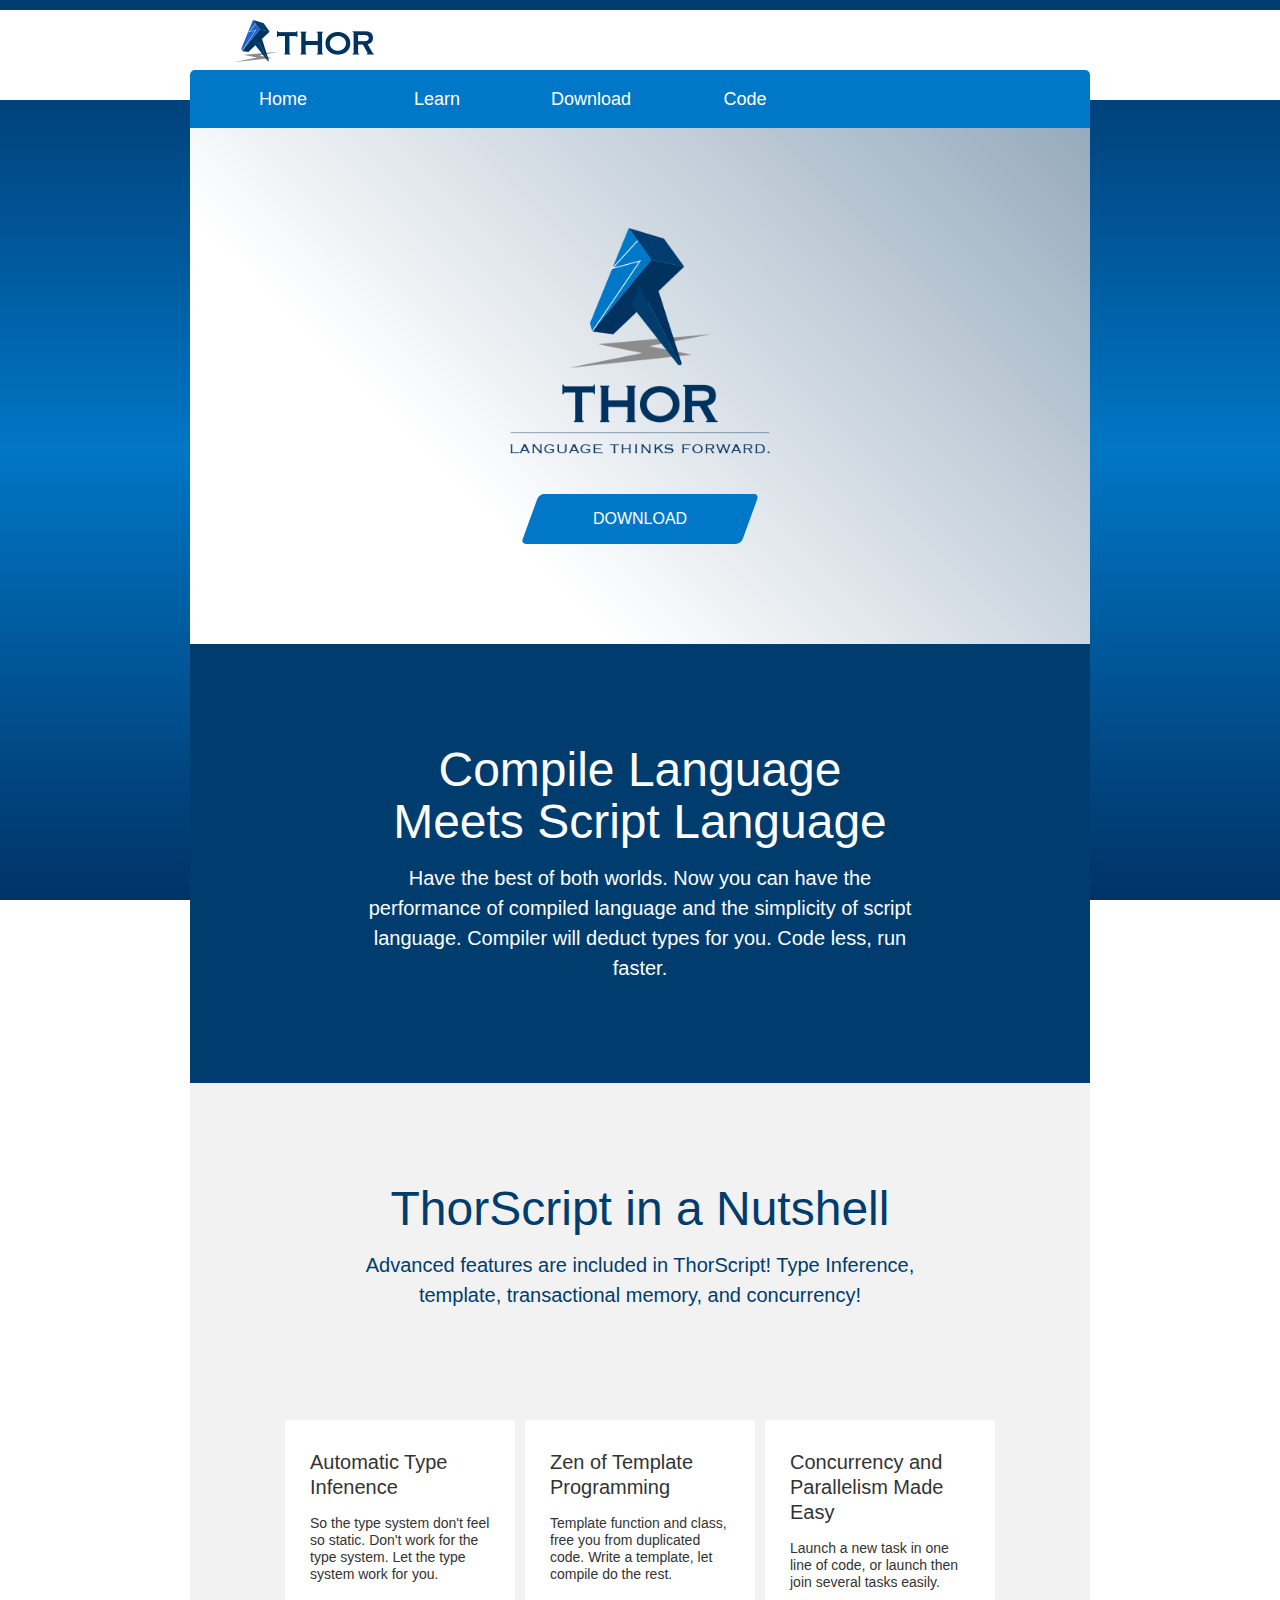
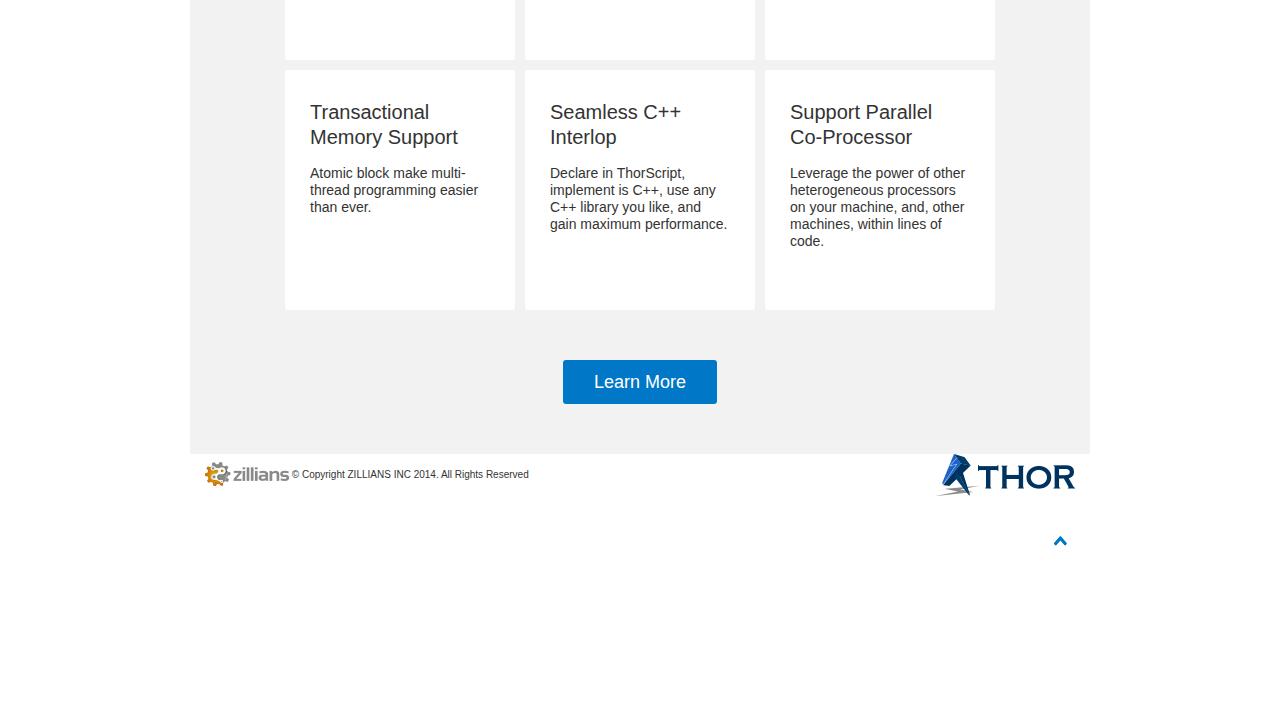
==== index.html @ b98757ba "add top-strip and padding" ====
<!DOCTYPE html>
<html data-wf-site="52fb3b590998ff795100053b">
<head>
  <meta charset="utf-8">
  <title>ThorScript Programming Language</title>
  <meta name="viewport" content="width=device-width, initial-scale=1.0">
  <!-- Bootstrap -->
  <link href="css/bootstrap.css" rel="stylesheet" media="screen">
  <link href="css/webflow.css" rel="stylesheet" media="screen">
  <script>
    var selected_feature_id = -1;
    function fon(i) {
      feature_block_list = [
        feature_0, feature_1, feature_2,
        feature_3, feature_4, feature_5
      ];
      feature_detail_list = [
        sec_feature_detail_0, sec_feature_detail_1, sec_feature_detail_2,
        sec_feature_detail_3, sec_feature_detail_4, sec_feature_detail_5
      ];
      selected_feature_id = selected_feature_id == i ? -1 : i;
      for(var i = 0; i < 6; ++i) {
        feature_detail_list[i].style.display = (selected_feature_id == i ? "" : "none");
        feature_block_list[i].className = (selected_feature_id == i ? "feature-block-expanded" : "feature-block");
      }
    }
    window.onload = function() {
      fon(-1);
    }
  </script>
</head>

<body>
  <div class="head-strip1 xs-fixed-top"> </div>
  <div class="head-strip2"> </div>
  <div class="container-fluid max-900">

    <!-- head ======================================================== -->

    <div class="hidden-xs section-head">
      <a href="index.html" class="logo-div">
        <img src="images/thorlogo.png"/>
      </a>
    </div>

    <!-- nav ======================================================== -->

    <div class="row">
      <nav class="navbar navbar-default xs-border-white xs-round-0 xs-navbar-fix-top-10" role="navigation">
        <div class="col-12">
          <!-- Brand and toggle get grouped for better mobile display -->
          <div class="navbar-header">
            <button type="button" class="navbar-toggle" data-toggle="collapse" data-target="#bs-example-navbar-collapse-1">
              <span class="sr-only">Toggle navigation</span>
              <span class="icon-bar"></span>
              <span class="icon-bar"></span>
              <span class="icon-bar"></span>
            </button>
            <div class="visible-xs">
              <a class="navbar-brand" href="#">
                <img src="images/thorlogo.png"/>
              </a>
            </div>
          </div>

          <!-- Collect the nav links, forms, and other content for toggling -->
          <div class="collapse navbar-collapse" id="bs-example-navbar-collapse-1">
            <ul class="nav navbar-nav">
              <li class="active"><a href="#">Home</a></li>
              <li><a href="learn.html"   >Learn</a></li>
              <li><a href="download.html">Download</a></li>
              <li><a href="code.html"    >Code</a></li>
            </ul>
          </div><!-- /.navbar-collapse -->
        </div><!-- /.container-fluid -->
      </nav>
    </div>

    <!-- download & coding ======================================================== -->

    <a name="download"/>

    <div class="row section-online-compile">

      <div class="col-xs-12">
        <div class="row-fluid">
          <div class="col-sm-4 hidden-xs"> </div>
          <div class="col-sm-4 col-xs-12 text-center">
            <img src="images/thor.png">
          </div>
          <div class="col-sm-4 hidden-xs"> </div>
        </div>
      </div>

      <div class="col-sm-12 hidden-xs">
        <div class="row-fluid">
          <div class="col-sm-4"> </div>
          <div class="col-sm-4">
            <a href="download.html">
              <div class="btn-download center-block">
                <div class="text-download">
                  DOWNLOAD
                </div>
              </div>
            </a>
          </div>
          <div class="col-sm-4"> </div>
        </div>
      </div>
    </div>

    <!-- don't know what is that ======================================================== -->

    <div class="row section-dont-know">
      <div class="col-sm-2 hidden-xs"></div>
      <div class="col-sm-8 col-xs-12">
        <div class="dont-know-text-large">
          Compile Language<br/>
          Meets Script Language
        </div>
        <div class="dont-know-text-small">
          Have the best of both worlds. Now you can have the performance of
          compiled language and the simplicity of script language. Compiler will
          deduct types for you. Code less, run faster.
        </div>
      </div>
      <div class="col-sm-2 hidden-xs"></div>
    </div>

    <!-- feature grid title ======================================================== -->

    <div class="row section-feature-title">
      <div class="col-sm-2 hidden-xs"></div>
      <div class="col-sm-8 col-xs-12">
        <div class="nutshell-text">
          <div class="nutshell-text-large">
            ThorScript in a Nutshell
          </div>
          <div class="nutshell-text-small">
            Advanced features are included in ThorScript! Type Inference,
            template, transactional memory, and concurrency!
          </div>
        </div>
      </div>
      <div class="col-sm-2 hidden-xs"></div>
    </div>

    <div class="row visible-xs padding-5">
      <div class="panel-group" id="accordion">
        <!-- small feature blocks 0 -->
        <div class="panel panel-default">
          <div class="panel-heading feature-block-sm">
            <h4 class="panel-title">
              <a data-toggle="collapse" data-parent="#accordion" href="#collapseOne">
                <div class=" width-80">
                  <div class="feature-block-text-large-sm">
                    Automatic Type Infenence
                  </div>
                  <div class="feature-block-text-small">
                    So the type system don't feel so static. Don't work for the type
                    system. Let the type system work for you.
                  </div>
                </div>
              </a>
            </h4>
          </div>
          <div id="collapseOne" class="panel-collapse collapse in">
            <div class="panel-body">
              <div class="feature-detail-block-sm">
                <div class="feature-detail-title">
                  Automatic Type Infenence
                </div>
                <div class="feature-detail-detail">
                  Write like script, perform like compiled. ThorScript statically infers
                  all type for you. Minimize the typing, and maxize the performance.
                </div>
                <div class="thorscript-code-block-sm"><ol class="thorscript-code-ol">
                  <li><b><font color="ffffb6">function</font></b>&nbsp;<font color="f0bba8">foo</font><font color="88bb33">()</font>&nbsp;<font color="88bb33">{</font></li>
                  <li>&nbsp;&nbsp;&nbsp;&nbsp;<b><font color="ffffb6">return</font></b>&nbsp;<font color="ff73fd">3.14</font><font color="cc0000">;</font></li>
                  <li><font color="88bb33">}</font></li>
                  <li></li>
                  <li><b><font color="ffffb6">function</font></b>&nbsp;<font color="a8f0be">bar</font><font color="88bb33">()</font>&nbsp;<font color="88bb33">{</font></li>
                  <li>&nbsp;&nbsp;&nbsp;&nbsp;<b><font color="ffffb6">var</font></b>&nbsp;<font color="a8e6f0">a</font>&nbsp;<font color="cc0000">=</font>&nbsp;<font color="f0bba8">foo</font><font color="88bb33">()</font><font color="cc0000">;</font>&nbsp;&nbsp;<font color="666666">//&nbsp;a&nbsp;is&nbsp;float64</font></li>
                  <li><font color="88bb33">}</font></li>
                </ol></div>
              </div>
            </div>
          </div>
        </div>
        <!-- small feature blocks 1 -->
        <div class="panel panel-default">
          <div class="panel-heading">
            <h4 class="panel-title">
              <a data-toggle="collapse" data-parent="#accordion" href="#collapseTwo">
                <div class="width-80">
                  <div class="feature-block-text-large-sm">
                    Zen of Template Programming
                  </div>
                  <div class="feature-block-text-small">
                    Template function and class, free you from duplicated code. Write a
                    template, let compile do the rest.
                  </div>
                </div>
              </a>
            </h4>
          </div>
          <div id="collapseTwo" class="panel-collapse collapse">
            <div class="panel-body">
              <div class="feature-detail-block-sm">
                <div class="feature-detail-title">
                  Zen of Template Programming
                </div>
                <div class="feature-detail-detail">
                  Write once, use everywhere. Both function and class. Template give
                  you the power from full generalization to partial specialization.
                </div>
                <div class="thorscript-code-block-sm"><ol class="thorscript-code-ol">
                    <li><b><font color="ffffb6">function</font></b><font color="cc0000">&lt;</font><font color="99cc99">T</font><font color="cc0000">&gt;</font>&nbsp;<font color="f0b4a8">max</font><font color="88bb33">(</font><font color="a8e6f0">a</font><font color="cc0000">:</font><font color="99cc99">T</font><font color="cc0000">,</font>&nbsp;<font color="f0a8cf">b</font><font color="cc0000">:</font><font color="99cc99">T</font><font color="88bb33">)</font>&nbsp;<font color="99cc99">T</font>&nbsp;<font color="88bb33">{</font></li>
                    <li>&nbsp;&nbsp;&nbsp;&nbsp;<b><font color="ffffb6">return</font></b>&nbsp;<font color="a8e6f0">a</font>&nbsp;<font color="cc0000">&gt;</font>&nbsp;<font color="f0a8cf">b</font>&nbsp;<font color="cc0000">?</font>&nbsp;<font color="a8e6f0">a</font>&nbsp;<font color="cc0000">:</font>&nbsp;<font color="f0a8cf">b</font><font color="cc0000">;</font></li>
                    <li><font color="88bb33">}</font></li>
                    <li></li>
                    <li><b><font color="ffff00">@entry</font></b>&nbsp;<b><font color="ffffb6">task</font></b>&nbsp;<font color="b5a8f0">main</font><font color="88bb33">()</font>&nbsp;<font color="88bb33">{</font></li>
                    <li>&nbsp;&nbsp;&nbsp;&nbsp;<font color="f0d4a8">println</font><font color="88bb33">(</font><font color="f0b4a8">max</font><font color="88bb33">(</font><font color="ff73fd">2</font><font color="cc0000">,</font>&nbsp;<font color="ff73fd">3</font><font color="88bb33">))</font><font color="cc0000">;</font>&nbsp;&nbsp;&nbsp;&nbsp;&nbsp;&nbsp;&nbsp;&nbsp;&nbsp;&nbsp;&nbsp;&nbsp;&nbsp;<font color="666666">//&nbsp;3</font></li>
                    <li>&nbsp;&nbsp;&nbsp;&nbsp;<font color="f0d4a8">println</font><font color="88bb33">(</font><font color="f0b4a8">max</font><font color="88bb33">(</font><font color="ff73fd">2.71828</font><font color="cc0000">,</font>&nbsp;<font color="ff73fd">3.14159</font><font color="88bb33">))</font><font color="cc0000">;</font>&nbsp;<font color="666666">//&nbsp;3.14</font></li>
                    <li>&nbsp;&nbsp;&nbsp;&nbsp;<font color="f0d4a8">println</font><font color="88bb33">(</font><font color="f0b4a8">max</font><font color="88bb33">(</font><font color="a8ff60">&quot;Ada&quot;</font><font color="cc0000">,</font>&nbsp;<font color="a8ff60">&quot;Bob&quot;</font><font color="88bb33">))</font><font color="cc0000">;</font>&nbsp;&nbsp;&nbsp;&nbsp;&nbsp;<font color="666666">//&nbsp;&quot;Bob&quot;</font></li>
                    <li>&nbsp;&nbsp;&nbsp;&nbsp;<font color="f0a8e2">exit</font><font color="88bb33">(</font><font color="ff73fd">0</font><font color="88bb33">)</font><font color="cc0000">;</font></li>
                    <li><font color="88bb33">}</font></li>
                </ol></div>
              </div>
            </div>
          </div>
        </div>
        <!-- small feature blocks 2 -->
        <div class="panel panel-default">
          <div class="panel-heading">
            <h4 class="panel-title">
              <a data-toggle="collapse" data-parent="#accordion" href="#collapseThree">
                <div class="width-80">
                  <div class="feature-block-text-large-sm">
                    Concurrency and Parallelism Made Easy
                  </div>
                  <div class="feature-block-text-small">
                    Launch a new task in one line of code, or launch then join several
                    tasks easily.
                  </div>
                </div>
              </a>
            </h4>
          </div>
          <div id="collapseThree" class="panel-collapse collapse">
            <div class="panel-body">
              <div class="feature-detail-block-sm">
                <div class="feature-detail-title">
                  Concurrency and Parallelism Made Easy
                </div>
                <div class="feature-detail-detail">
                  ThorScript makes multi-thread programming easy. User can create
                  asynchronous thread with keyword <code>async</code>, or launch several thread with
                  keyword <code>flow</code>.
                </div>
                <div class="thorscript-code-block-sm"><ol class="thorscript-code-ol">
                    <li><b><font color="ffffb6">function</font></b>&nbsp;<font color="a8f0be">bar</font><font color="88bb33">(</font><font color="e9a8f0">n</font><font color="cc0000">:</font><b><font color="ffffb6">int64</font></b><font color="88bb33">)</font>&nbsp;<font color="88bb33">{</font></li>
                    <li>&nbsp;&nbsp;<font color="a8f0d0">print</font><font color="88bb33">(</font><font color="e9a8f0">n</font><font color="88bb33">)</font><font color="cc0000">;</font></li>
                    <li><font color="88bb33">}</font></li>
                    <li></li>
                    <li><b><font color="ffffb6">function</font></b>&nbsp;<font color="f0bba8">foo</font><font color="88bb33">()</font>&nbsp;<font color="88bb33">{</font></li>
                    <li>&nbsp;&nbsp;&nbsp;&nbsp;<b><font color="ffffb6">async</font></b>&nbsp;<font color="cc0000">-&gt;</font>&nbsp;<font color="a8f0be">bar</font><font color="88bb33">(</font><font color="ff73fd">1</font><font color="88bb33">)</font><font color="cc0000">;</font></li>
                    <li>&nbsp;&nbsp;&nbsp;&nbsp;<b><font color="ffffb6">async</font></b>&nbsp;<font color="cc0000">-&gt;</font>&nbsp;<font color="a8f0be">bar</font><font color="88bb33">(</font><font color="ff73fd">2</font><font color="88bb33">)</font><font color="cc0000">;</font></li>
                    <li>&nbsp;&nbsp;&nbsp;&nbsp;<b><font color="ffffb6">async</font></b>&nbsp;<font color="cc0000">-&gt;</font>&nbsp;<font color="a8f0be">bar</font><font color="88bb33">(</font><font color="ff73fd">3</font><font color="88bb33">)</font><font color="cc0000">;</font></li>
                    <li><font color="88bb33">}</font></li>
                </ol></div>
              </div>
            </div>
          </div>
        </div>
        <!-- small feature blocks 3 -->
        <div class="panel panel-default">
          <div class="panel-heading">
            <h4 class="panel-title">
              <a data-toggle="collapse" data-parent="#accordion" href="#collapseFour">
                <div class="width-80">
                  <div class="feature-block-text-large-sm">
                    Transactional Memory Support
                  </div>
                  <div class="feature-block-text-small">
                    Atomic block make multi-thread programming easier than ever.
                  </div>
                </div>
              </a>
            </h4>
          </div>
          <div id="collapseFour" class="panel-collapse collapse">
            <div class="panel-body">
              <div class="feature-detail-block-sm">
                <div class="feature-detail-title">
                  Transactional Memory Support
                </div>
                <div class="feature-detail-detail">
                  Atomic variable is good. Atomic block is better! ThorScript support
                  language level atomic block to simplify the multi-thread programming.
                  Now you don't have to lock a critical section. Transactional Memory
                  makes things easier, and perform better.
                </div>
                <div class="thorscript-code-block-sm"><ol class="thorscript-code-ol">
                  <li><b><font color="ffffb6">function</font></b>&nbsp;<font color="e7f0a8">draw_money</font><font color="88bb33">(</font><font color="f0bda8">ac</font><font color="cc0000">:</font><font color="a8e8f0">Account</font><font color="cc0000">,</font>&nbsp;<font color="dba8f0">money</font><font color="cc0000">:</font><b><font color="ffffb6">int64</font></b><font color="88bb33">)</font>&nbsp;<font color="88bb33">{</font></li>
                  <li>&nbsp;&nbsp;&nbsp;&nbsp;<b><font color="ffffb6">atomic</font></b>&nbsp;<font color="88bb33">{</font></li>
                  <li>&nbsp;&nbsp;&nbsp;&nbsp;&nbsp;&nbsp;&nbsp;&nbsp;<b><font color="ffffb6">if</font></b><font color="88bb33">(</font><font color="dba8f0">money</font>&nbsp;<font color="cc0000">&gt;=</font>&nbsp;<font color="f0bda8">ac</font><font color="cc0000">.</font><font color="a8daf0">balance</font><font color="88bb33">)</font>&nbsp;<font color="88bb33">{</font></li>
                  <li>&nbsp;&nbsp;&nbsp;&nbsp;&nbsp;&nbsp;&nbsp;&nbsp;&nbsp;&nbsp;&nbsp;&nbsp;<font color="f0bda8">ac</font><font color="cc0000">.</font><font color="a8daf0">balance</font>&nbsp;<font color="cc0000">-=</font>&nbsp;<font color="dba8f0">money</font><font color="cc0000">;</font></li>
                  <li>&nbsp;&nbsp;&nbsp;&nbsp;&nbsp;&nbsp;&nbsp;&nbsp;<font color="88bb33">}</font></li>
                  <li>&nbsp;&nbsp;&nbsp;&nbsp;<font color="88bb33">}</font></li>
                  <li><font color="88bb33">}</font></li>
                </ol></div>
              </div>
            </div>
          </div>
        </div>
        <!-- small feature blocks 4 -->
        <div class="panel panel-default">
          <div class="panel-heading">
            <h4 class="panel-title">
              <a data-toggle="collapse" data-parent="#accordion" href="#collapseFive">
                <div class="width-80">
                  <div class="feature-block-text-large-sm">
                    Seamless C++ Interlop
                  </div>
                  <div class="feature-block-text-small">
                    Declare in ThorScript, implement is C++, use any C++ library you
                    like, and gain maximum performance.
                  </div>
                </div>
              </a>
            </h4>
          </div>
          <div id="collapseFive" class="panel-collapse collapse">
            <div class="panel-body">
              <div class="feature-detail-block-sm">
                <div class="feature-detail-title">
                  Seamless C++ Interlop
                </div>
                <div class="feature-detail-detail">
                  You can bind native C++ to you ThorScript to leverage the max
                  performance. Declare interface in ThorScript, and implement it
                  in C++. ThorScript compile tool chain will do the rest for you,
                  even for class template and function template!
                </div>
              </div>
            </div>
          </div>
        </div>
        <!-- small feature blocks 5 -->
        <div class="panel panel-default">
          <div class="panel-heading">
            <h4 class="panel-title">
              <a data-toggle="collapse" data-parent="#accordion" href="#collapseSix">
                <div class="width-80">
                  <div class="feature-block-text-large-sm">
                    Support Parallel Co-Processor
                  </div>
                  <div class="feature-block-text-small">
                    Leverage the power of other heterogeneous processors on
                    your machine, and, other machines, within lines of code.
                  </div>
                </div>
              </a>
            </h4>
          </div>
          <div id="collapseSix" class="panel-collapse collapse">
            <div class="panel-body">
              <div class="feature-detail-block-sm">
                <div class="feature-detail-title">
                  Support Parallel Co-Processor
                </div>
                <div class="feature-detail-detail">
                  ThorScript let you call functions on remote machine within just lines
                  of code. RPC(remote process call) is just as easy as local function
                  call.
                </div>
                <div class="thorscript-code-block-sm"><ol class="thorscript-code-ol">
                    <li><font color="666666">//&nbsp;server</font></li>
                    <li><b><font color="ffffb6">function</font></b>&nbsp;<font color="a8ebf0">player_attack</font><font color="88bb33">(</font><font color="aef0a8">attacker</font><font color="cc0000">:</font><font color="f0a8d6">Player</font><font color="cc0000">,</font>&nbsp;<font color="f0a8e5">defenser</font><font color="cc0000">:</font><font color="f0a8d6">Player</font><font color="88bb33">)</font>&nbsp;<font color="88bb33">{</font></li>
                    <li>&nbsp;&nbsp;&nbsp;&nbsp;<font color="f0a8e5">defenser</font><font color="cc0000">.</font><font color="f0a8d4">hp</font>&nbsp;<font color="cc0000">-=</font>&nbsp;<font color="aef0a8">attacker</font><font color="cc0000">.</font><font color="daa8f0">att</font><font color="cc0000">;</font></li>
                    <li><font color="88bb33">}</font></li>
                </ol></div>
                <div class="thorscript-code-block-sm"><ol class="thorscript-code-ol">
                    <li><font color="666666">//&nbsp;client</font></li>
                    <li><b><font color="ffffb6">function</font></b>&nbsp;<font color="a8b0f0">attack</font><font color="88bb33">(</font><font color="a8e6f0">a</font><font color="cc0000">:</font><font color="f0a8d6">Player</font><font color="cc0000">,</font>&nbsp;<font color="d3f0a8">d</font><font color="cc0000">:</font><font color="f0a8d6">Player</font><font color="88bb33">)</font>&nbsp;<font color="88bb33">{</font></li>
                    <li>&nbsp;&nbsp;&nbsp;&nbsp;<b><font color="ffffb6">async</font></b><font color="88bb33">[</font><font color="a8dcf0">game_server</font><font color="88bb33">]</font>&nbsp;<font color="cc0000">-&gt;</font>&nbsp;<font color="a8ebf0">player_attack</font><font color="88bb33">(</font><font color="a8e6f0">a</font><font color="cc0000">,</font>&nbsp;<font color="d3f0a8">d</font><font color="88bb33">)</font><font color="cc0000">;</font></li>
                    <li><font color="88bb33">}</font></li>
                </ol></div>
              </div>
            </div>
          </div>
        </div>
      </div>
    </div>


    <div class="row visible-sm visible-md visible-lg">
      <!-- feature grid 1 ======================================================== -->

      <div class="section-feature-grid">
        <div class="grid">
          <div class="feature-block" id="feature_0" onclick="fon(0)">
            <div class="feature-block-text-large">
              Automatic Type Infenence
            </div>
            <div class="feature-block-text-small">
              So the type system don't feel so static. Don't work for the type
              system. Let the type system work for you.
            </div>
          </div>
          <div class="feature-block" id="feature_1" onclick="fon(1)">
            <div class="feature-block-text-large">
              Zen of Template Programming
            </div>
            <div class="feature-block-text-small">
              Template function and class, free you from duplicated code. Write a
              template, let compile do the rest.
            </div>
          </div>
          <div class="feature-block" id="feature_2" onclick="fon(2)">
            <div class="feature-block-text-large">
              Concurrency and Parallelism Made Easy
            </div>
            <div class="feature-block-text-small">
              Launch a new task in one line of code, or launch then join several
              tasks easily.
            </div>
          </div>
        </div>
      </div>

      <!-- feature detail 1 ======================================================== -->

      <div class="section-feature-detail" id="sec_feature_detail_0">
        <div class="feature-detail-block">
          <div class="feature-detail-title">
            Automatic Type Infenence
          </div>
          <div class="feature-detail-detail">
            Write like script, perform like compiled. ThorScript statically infers
            all type for you. Minimize the typing, and maxize the performance.
          </div>
          <div class="thorscript-code-block"><ol class="thorscript-code-ol">
            <li><b><font color="ffffb6">function</font></b>&nbsp;<font color="f0bba8">foo</font><font color="88bb33">()</font>&nbsp;<font color="88bb33">{</font></li>
            <li>&nbsp;&nbsp;&nbsp;&nbsp;<b><font color="ffffb6">return</font></b>&nbsp;<font color="ff73fd">3.14</font><font color="cc0000">;</font></li>
            <li><font color="88bb33">}</font></li>
            <li></li>
            <li><b><font color="ffffb6">function</font></b>&nbsp;<font color="a8f0be">bar</font><font color="88bb33">()</font>&nbsp;<font color="88bb33">{</font></li>
            <li>&nbsp;&nbsp;&nbsp;&nbsp;<b><font color="ffffb6">var</font></b>&nbsp;<font color="a8e6f0">a</font>&nbsp;<font color="cc0000">=</font>&nbsp;<font color="f0bba8">foo</font><font color="88bb33">()</font><font color="cc0000">;</font>&nbsp;&nbsp;<font color="666666">//&nbsp;a&nbsp;is&nbsp;float64</font></li>
            <li><font color="88bb33">}</font></li>
          </ol></div>
        </div>
      </div>

      <div class="section-feature-detail" id="sec_feature_detail_1">
        <div class="feature-detail-block">
          <div class="feature-detail-title">
            Zen of Template Programming
          </div>
          <div class="feature-detail-detail">
            Write once, use everywhere. Both function and class. Template give
            you the power from full generalization to partial specialization.
          </div>
          <div class="thorscript-code-block"><ol class="thorscript-code-ol">
            <li><b><font color="ffffb6">function</font></b><font color="cc0000">&lt;</font><font color="99cc99">T</font><font color="cc0000">&gt;</font>&nbsp;<font color="f0b4a8">max</font><font color="88bb33">(</font><font color="a8e6f0">a</font><font color="cc0000">:</font><font color="99cc99">T</font><font color="cc0000">,</font>&nbsp;<font color="f0a8cf">b</font><font color="cc0000">:</font><font color="99cc99">T</font><font color="88bb33">)</font>&nbsp;<font color="99cc99">T</font>&nbsp;<font color="88bb33">{</font></li>
            <li>&nbsp;&nbsp;&nbsp;&nbsp;<b><font color="ffffb6">return</font></b>&nbsp;<font color="a8e6f0">a</font>&nbsp;<font color="cc0000">&gt;</font>&nbsp;<font color="f0a8cf">b</font>&nbsp;<font color="cc0000">?</font>&nbsp;<font color="a8e6f0">a</font>&nbsp;<font color="cc0000">:</font>&nbsp;<font color="f0a8cf">b</font><font color="cc0000">;</font></li>
            <li><font color="88bb33">}</font></li>
            <li></li>
            <li><b><font color="ffff00">@entry</font></b>&nbsp;<b><font color="ffffb6">task</font></b>&nbsp;<font color="b5a8f0">main</font><font color="88bb33">()</font>&nbsp;<font color="88bb33">{</font></li>
            <li>&nbsp;&nbsp;&nbsp;&nbsp;<font color="f0d4a8">println</font><font color="88bb33">(</font><font color="f0b4a8">max</font><font color="88bb33">(</font><font color="ff73fd">2</font><font color="cc0000">,</font>&nbsp;<font color="ff73fd">3</font><font color="88bb33">))</font><font color="cc0000">;</font>&nbsp;&nbsp;&nbsp;&nbsp;&nbsp;&nbsp;&nbsp;&nbsp;&nbsp;&nbsp;&nbsp;&nbsp;&nbsp;<font color="666666">//&nbsp;3</font></li>
            <li>&nbsp;&nbsp;&nbsp;&nbsp;<font color="f0d4a8">println</font><font color="88bb33">(</font><font color="f0b4a8">max</font><font color="88bb33">(</font><font color="ff73fd">2.71828</font><font color="cc0000">,</font>&nbsp;<font color="ff73fd">3.14159</font><font color="88bb33">))</font><font color="cc0000">;</font>&nbsp;<font color="666666">//&nbsp;3.14</font></li>
            <li>&nbsp;&nbsp;&nbsp;&nbsp;<font color="f0d4a8">println</font><font color="88bb33">(</font><font color="f0b4a8">max</font><font color="88bb33">(</font><font color="a8ff60">&quot;Ada&quot;</font><font color="cc0000">,</font>&nbsp;<font color="a8ff60">&quot;Bob&quot;</font><font color="88bb33">))</font><font color="cc0000">;</font>&nbsp;&nbsp;&nbsp;&nbsp;&nbsp;<font color="666666">//&nbsp;&quot;Bob&quot;</font></li>
            <li>&nbsp;&nbsp;&nbsp;&nbsp;<font color="f0a8e2">exit</font><font color="88bb33">(</font><font color="ff73fd">0</font><font color="88bb33">)</font><font color="cc0000">;</font></li>
            <li><font color="88bb33">}</font></li>
          </ol></div>
        </div>
      </div>

      <div class="section-feature-detail" id="sec_feature_detail_2">
        <div class="feature-detail-block">
          <div class="feature-detail-title">
            Concurrency and Parallelism Made Easy
          </div>
          <div class="feature-detail-detail">
            ThorScript makes multi-thread programming easy. User can create
            asynchronous thread with keyword <code>async</code>, or launch several thread with
            keyword <code>flow</code>.
          </div>
          <div class="thorscript-code-block"><ol class="thorscript-code-ol">
            <li><b><font color="ffffb6">function</font></b>&nbsp;<font color="a8f0be">bar</font><font color="88bb33">(</font><font color="e9a8f0">n</font><font color="cc0000">:</font><b><font color="ffffb6">int64</font></b><font color="88bb33">)</font>&nbsp;<font color="88bb33">{</font></li>
            <li>&nbsp;&nbsp;<font color="a8f0d0">print</font><font color="88bb33">(</font><font color="e9a8f0">n</font><font color="88bb33">)</font><font color="cc0000">;</font></li>
            <li><font color="88bb33">}</font></li>
            <li></li>
            <li><b><font color="ffffb6">function</font></b>&nbsp;<font color="f0bba8">foo</font><font color="88bb33">()</font>&nbsp;<font color="88bb33">{</font></li>
            <li>&nbsp;&nbsp;&nbsp;&nbsp;<b><font color="ffffb6">async</font></b>&nbsp;<font color="cc0000">-&gt;</font>&nbsp;<font color="a8f0be">bar</font><font color="88bb33">(</font><font color="ff73fd">1</font><font color="88bb33">)</font><font color="cc0000">;</font></li>
            <li>&nbsp;&nbsp;&nbsp;&nbsp;<b><font color="ffffb6">async</font></b>&nbsp;<font color="cc0000">-&gt;</font>&nbsp;<font color="a8f0be">bar</font><font color="88bb33">(</font><font color="ff73fd">2</font><font color="88bb33">)</font><font color="cc0000">;</font></li>
            <li>&nbsp;&nbsp;&nbsp;&nbsp;<b><font color="ffffb6">async</font></b>&nbsp;<font color="cc0000">-&gt;</font>&nbsp;<font color="a8f0be">bar</font><font color="88bb33">(</font><font color="ff73fd">3</font><font color="88bb33">)</font><font color="cc0000">;</font></li>
            <li><font color="88bb33">}</font></li>
          </ol></div>
        </div>
      </div>

      <!-- feature grid 2 ======================================================== -->

      <div class="section-feature-grid">
        <div class="grid">
          <div class="feature-block" id="feature_3" onclick="fon(3)">
            <div class="feature-block-text-large">
              Transactional Memory Support
            </div>
            <div class="feature-block-text-small">
              Atomic block make multi-thread programming easier than ever.
            </div>
          </div>
          <div class="feature-block" id="feature_4" onclick="fon(4)">
            <div class="feature-block-text-large">
              Seamless C++ Interlop
            </div>
            <div class="feature-block-text-small">
              Declare in ThorScript, implement is C++, use any C++ library you
              like, and gain maximum performance.
            </div>
          </div>
          <div class="feature-block" id="feature_5" onclick="fon(5)">
            <div class="feature-block-text-large">
              Support Parallel Co-Processor
            </div>
            <div class="feature-block-text-small">
              Leverage the power of other heterogeneous processors on your machine, and, other machines, within lines of code.
            </div>
          </div>
        </div>
      </div>

      <!-- feature detail 2 ======================================================== -->

      <div class="section-feature-detail" id="sec_feature_detail_3">
        <div class="feature-detail-block">
          <div class="feature-detail-title">
            Transactional Memory Support
          </div>
          <div class="feature-detail-detail">
            Atomic variable is good. Atomic block is better! ThorScript support
            language level atomic block to simplify the multi-thread programming.
            Now you don't have to lock a critical section. Transactional Memory
            makes things easier, and perform better.
          </div>
            <div class="thorscript-code-block"><ol class="thorscript-code-ol">
            <li><b><font color="ffffb6">function</font></b>&nbsp;<font color="e7f0a8">draw_money</font><font color="88bb33">(</font><font color="f0bda8">ac</font><font color="cc0000">:</font><font color="a8e8f0">Account</font><font color="cc0000">,</font>&nbsp;<font color="dba8f0">money</font><font color="cc0000">:</font><b><font color="ffffb6">int64</font></b><font color="88bb33">)</font>&nbsp;<font color="88bb33">{</font></li>
            <li>&nbsp;&nbsp;&nbsp;&nbsp;<b><font color="ffffb6">atomic</font></b>&nbsp;<font color="88bb33">{</font></li>
            <li>&nbsp;&nbsp;&nbsp;&nbsp;&nbsp;&nbsp;&nbsp;&nbsp;<b><font color="ffffb6">if</font></b><font color="88bb33">(</font><font color="dba8f0">money</font>&nbsp;<font color="cc0000">&gt;=</font>&nbsp;<font color="f0bda8">ac</font><font color="cc0000">.</font><font color="a8daf0">balance</font><font color="88bb33">)</font>&nbsp;<font color="88bb33">{</font></li>
            <li>&nbsp;&nbsp;&nbsp;&nbsp;&nbsp;&nbsp;&nbsp;&nbsp;&nbsp;&nbsp;&nbsp;&nbsp;<font color="f0bda8">ac</font><font color="cc0000">.</font><font color="a8daf0">balance</font>&nbsp;<font color="cc0000">-=</font>&nbsp;<font color="dba8f0">money</font><font color="cc0000">;</font></li>
            <li>&nbsp;&nbsp;&nbsp;&nbsp;&nbsp;&nbsp;&nbsp;&nbsp;<font color="88bb33">}</font></li>
            <li>&nbsp;&nbsp;&nbsp;&nbsp;<font color="88bb33">}</font></li>
            <li><font color="88bb33">}</font></li>
            </ol></div>
        </div>
      </div>

      <div class="section-feature-detail" id="sec_feature_detail_4">
        <div class="feature-detail-block">
          <div class="feature-detail-title">
            Seamless C++ Interlop
          </div>
          <div class="feature-detail-detail">
            You can bind native C++ to you ThorScript to leverage the max
            performance. Declare interface in ThorScript, and implement it
            in C++. ThorScript compile tool chain will do the rest for you,
            even for class template and function template!
          </div>
        </div>
      </div>

      <div class="section-feature-detail" id="sec_feature_detail_5">
        <div class="feature-detail-block">
          <div class="feature-detail-title">
            Support Parallel Co-Processor
          </div>
          <div class="feature-detail-detail">
            ThorScript let you call functions on remote machine within just lines
            of code. RPC(remote process call) is just as easy as local function
            call.
          </div>
          <div class="thorscript-code-block"><ol class="thorscript-code-ol">
            <li><font color="666666">//&nbsp;server</font></li>
            <li><b><font color="ffffb6">function</font></b>&nbsp;<font color="a8ebf0">player_attack</font><font color="88bb33">(</font><font color="aef0a8">attacker</font><font color="cc0000">:</font><font color="f0a8d6">Player</font><font color="cc0000">,</font>&nbsp;<font color="f0a8e5">defenser</font><font color="cc0000">:</font><font color="f0a8d6">Player</font><font color="88bb33">)</font>&nbsp;<font color="88bb33">{</font></li>
            <li>&nbsp;&nbsp;&nbsp;&nbsp;<font color="f0a8e5">defenser</font><font color="cc0000">.</font><font color="f0a8d4">hp</font>&nbsp;<font color="cc0000">-=</font>&nbsp;<font color="aef0a8">attacker</font><font color="cc0000">.</font><font color="daa8f0">att</font><font color="cc0000">;</font></li>
            <li><font color="88bb33">}</font></li>
          </ol></div>
          <div class="thorscript-code-block"><ol class="thorscript-code-ol">
            <li><font color="666666">//&nbsp;client</font></li>
            <li><b><font color="ffffb6">function</font></b>&nbsp;<font color="a8b0f0">attack</font><font color="88bb33">(</font><font color="a8e6f0">a</font><font color="cc0000">:</font><font color="f0a8d6">Player</font><font color="cc0000">,</font>&nbsp;<font color="d3f0a8">d</font><font color="cc0000">:</font><font color="f0a8d6">Player</font><font color="88bb33">)</font>&nbsp;<font color="88bb33">{</font></li>
            <li>&nbsp;&nbsp;&nbsp;&nbsp;<b><font color="ffffb6">async</font></b><font color="88bb33">[</font><font color="a8dcf0">game_server</font><font color="88bb33">]</font>&nbsp;<font color="cc0000">-&gt;</font>&nbsp;<font color="a8ebf0">player_attack</font><font color="88bb33">(</font><font color="a8e6f0">a</font><font color="cc0000">,</font>&nbsp;<font color="d3f0a8">d</font><font color="88bb33">)</font><font color="cc0000">;</font></li>
            <li><font color="88bb33">}</font></li>
          </ol></div>
        </div>
      </div>

    </div>

    <!-- learn more ======================================================== -->

    <div class="row section-learn-more">
      <a href="learn.html">
        <div class="learn-more-button">
          Learn More
        </div>
      </a>
    </div>

    <!-- foot ======================================================== -->

    <div class="row background-white round-bottom-5 xs-round-bottom-0">
      <div class="col-xs-12">
        <div class="foot-zillians-logo">
          <img src="images/zillianslogo.png"/>
          © Copyright ZILLIANS INC 2014. All Rights Reserved
        </div>
        <div class="foot-thor-logo hidden-xs">
          <img src="images/thorlogo.png"/>
        </div>
      </div>
  
    </div>

    <!-- end ======================================================== -->

    <a class="back-to-top" href="#">
    </a>

  </div>

  <script src="js/jquery.js"></script>
  <script src="js/bootstrap.min.js"></script>
</body>
</html>
---- css/webflow.css ----
* {
    -webkit-box-sizing:border-box;
    -moz-box-sizing:border-box;
    box-sizing:border-box;
}

html {
    height:100%;
}

body {
    font-family: Helvetica;
    min-height:100%;
    margin:0px;
    background: linear-gradient(to bottom, #036 0%,#0076c5 50%,#036 100%);
    color:#333;
    padding-bottom: 170px;
    background-attachment: fixed;
}


h3 {
    font-size:25px;
    margin-top:15px;
}

img {
    max-width:100%;
    vertical-align:middle;
    display:inline-block;
}

a:hover, a:visited, a:link, a:active {
    text-decoration:none;
}

pre {
    background-color:#036;
    color:#fff;
    padding-left:4px;
    padding-right:4px;
    padding-top:4px;
    padding-bottom:4px;
    border-radius:4px;
    word-wrap: break-word;
}

code {
    background-color:#036;
    color:#fff;
    padding-left:4px;
    padding-right:4px;
    border-radius:4px;
    word-wrap: break-word;
}

.whole-container {
    margin-left:auto;
    margin-right:auto;
    width:900px;
}

/*****************************************************************************
 * section
 ****************************************************************************/

.section-head {
    display:table;
    background-color:#fff;
    width:900px;
    height:60px;
}

.section-navi {
    background-color:#0077c7;
    color:#fff;
    padding-top:8px;
    padding-bottom:8px;
    text-align: center;
    border-radius: 5px 5px 0px 0px;
}

.section-online-compile {
    background: linear-gradient(45deg, #ffffff 30%,#00325f 200%);
    padding-top:100px;
    padding-bottom:100px;
}

.section-dont-know {
    background-color:#003c6e;
    padding-top:100px;
    padding-bottom:100px;
}

.section-feature-title {
    background-color:#f2f2f2;
    padding-top:100px;
    padding-bottom:100px;
}

.section-feature-grid {
    padding-top: 10px;
    background-color:#f2f2f2;
    height:250px;
}

.section-feature-detail {
    background-color:#dcdcdc;
}


.section-learn-more {
    background-color:#f2f2f2;
    padding-top:50px;
    padding-bottom:50px;
    text-align: center;
}

.section-foot {
    background-color:#fff;
    padding-top: 40px;
    padding-bottom: 40px;
    padding-left: 100px;
    padding-right: 100px;
    width: 900px;
    display: table;
    border-radius: 0px 0px 5px 5px;
}

.dont-know-text-large {
    color: #fefefe;
    font-size: 48px;
    line-height: 52px; 
    text-align: center;
}

.dont-know-text-small {
    margin-top: 15px;
    color: #fefefe;
    font-size: 20px;
    line-height: 30px; 
    text-align: center;
}

.nutshell-text {
    display:table;
}

.nutshell-text-large {
    color: #003c6e;
    font-size: 48px;
    line-height: 52px; 
    text-align: center;
}

.nutshell-text-small {
    margin-top: 15px;
    color: #003c6e;
    font-size: 20px;
    line-height: 30px; 
    text-align: center;
}

.grid {
    margin-left: auto;
    margin-right: auto;
    width: 720px;
}

.panel-default {
    border-width: 0px;
    color: #fff;
}

.panel-default > .panel-heading {
    background-color: #0077c7;
    border-radius: 0px;
    border-width: 0px;
    color: #fff;
}

.panel-group {
    margin-bottom:0px;
}

.padding-5 {
    padding:10px;
    background-color:#f2f2f2;
}

.feature-block {
    height: 240px;
    width: 230px;
    float: left;
    margin-left: 5px;
    margin-right: 5px;
    padding-left: 25px;
    padding-right: 25px;
    background-color: #fff;
    border-radius: 2px;
}

.feature-block-expanded {
    height: 240px;
    width: 230px;
    float: left;
    margin-left: 5px;
    margin-right: 5px;
    padding-left: 25px;
    padding-right: 25px;
    background-color: #0077c7;
    background-image: url('../images/learn_triangle.png');
    background-repeat: no-repeat;
    background-position: center bottom;
    color: #fff;
    border-radius: 2px;
}

.feature-block:hover {
    height: 240px;
    width: 230px;
    float: left;
    margin-left: 5px;
    margin-right: 5px;
    padding-left: 25px;
    padding-right: 25px;
    background-color: #ddd;
    cursor:pointer;
}

.width-80 {
    padding-left: 10%;
    padding-right: 10%;
    padding-top: 10%;
    padding-bottom: 10%;
}

.feature-block-text-large-sm {
    font-size: 20px;
    line-height: 25px; 
}

.feature-block-text-large {
    margin-top: 30px;
    font-size: 20px;
    line-height: 25px; 
}

.feature-block-text-small {
    margin-top: 15px;
    font-size: 14px;
    line-height: 17px; 
}

.feature-detail-block {
    padding:100px;
}

.feature-detail-block-sm {
}

.feature-detail-title {
    font-size: 20px;
    line-height: 25px; 
    color: #003c6e;
}

.feature-detail-detail {
    font-size: 14px;
    line-height: 17px; 
    margin-top: 20px;
    color: #003c6e;
}

.panel-body {
    background-color:#dcdcdc;
}

/*****************************************************************************
 * head
 ****************************************************************************/

.logo-div {
    display:table-cell; vertical-align:middle;
    float:left;
    margin-left:30px;
    margin-top:10px;
}

.search-div {
    display:table-cell; vertical-align:middle;
    padding-top:20px;
    padding-right:30px;
    float:right;
}

/*****************************************************************************
 * nav
 ****************************************************************************/

.navbar-default {
    background-color:#fff;
    color:#ffffff;
    border-top-left-radius:5px;
    border-top-right-radius:5px;
    border-bottom-left-radius:0px;
    border-bottom-right-radius:0px;
    border-top-width:4px;
    border-bottom-width:4px;
    border-color:#0077c7;
    padding-top:0px;
    padding-bottom:0px;
    font-size:18px;
    margin-bottom:0px;
}

.navbar-collapse {
    background-color:#0077c7;
}

.navbar-default .navbar-nav > li > a {
    color:#fff;
    border-radius:5px;
    min-width: 154px;
    text-align:center;
}
.navbar-default .navbar-nav > .active > a, .navbar-nav > .active > a:hover, .navbar-nav > .active > a:focus {
    color: #ffffff;
    border-radius:5px;
    min-width: 154px;
    text-align:center;
    background-color:transparent;
}
.navbar-default .navbar-brand {
    color:#eeeeee;
    border-radius:5px;
    min-width: 154px;
    text-align:center;
}
.navbar-default .navbar-nav > li > a:hover, .nav > li > a:focus {
    border-radius:5px;
    text-decoration: none;
    background: linear-gradient(to bottom, #35b5e6 0%, #1995d5 100%);
    min-width: 154px;
    text-align:center;
    border-radius:5;
    border-width:0;
}
.navbar-toggle {
    border-width:0px;
}
.navbar-default .navbar-toggle .icon-bar {
    background-color: #003c6e;
    width:22;
    height:2px;
}
.navbar-brand {
    padding:4px;
    margin-top:2px;
    margin-left:36px;
}

.nav-button {
    color: white;
    display: inline-block;
    height: 44px;
    width: 154px;
    line-height: 44px;
    font-size:18px;
    text-align: center;
    border-radius: 5px;
}

.nav-button:hover {
    color: white;
    display: inline-block;
    background: linear-gradient(to bottom, #35b5e6 0%, #1995d5 100%);
    height: 44px;
    width: 154px;
    line-height: 44px;
    font-size:18px;
    text-align: center;
    border-radius: 5px;
}

.nav-button-selected-page {
    color: #036;
    display: inline-block;
    background: linear-gradient(to bottom, #35b5e6 0%, #1995d5 100%);
    height: 44px;
    width: 154px;
    line-height: 44px;
    font-size:18px;
    text-align: center;
    border-radius: 5px;
}

.pink {
    background-color:rgba(127, 0, 0, 0.5);
}

.green {
    background-color:rgba(0, 127, 0, 0.5);
}

.nav-button:active {
    color: white;
    display: inline-block;
    background: linear-gradient(to bottom, #1995d5 0%, #35b5e6 100%);
    height: 44px;
    width: 154px;
    line-height: 44px;
    font-size:18px;
    text-align: center;
    border-radius: 5px;
}

.nav-vert-line {
    background-color: white;
    display: inline-block;
    height: 44px;
    width:1px;
    line-height: 44px;
    text-align: center;
    margin-left:8px;
    margin-right:8px;
}

.logo-and-download {
    text-align: center;
}

.btn-download {
    display:table;
    margin-top: 40px;
    background-color:#0077c7;
    color:#fff;
    width: 220px;
    height: 50px;
    font-size:16px;
    padding-top:17;
    -webkit-transform: skew(-20deg); 
    -moz-transform: skew(-20deg); 
    -o-transform: skew(-20deg); 
    transform: skew(-20deg);
    border-radius: 5px;
    text-align:center;
}

.btn-download:hover {
    display:table;
    margin-top: 40px;
    background-color:#1995d5;
    color:#fff;
    width: 220px;
    height: 50px;
    font-size:16px;
    padding-top:17;
    -webkit-transform: skew(-20deg); 
    -moz-transform: skew(-20deg); 
    -o-transform: skew(-20deg); 
    transform: skew(-20deg);
    border-radius: 5px;
    text-align:center;
}

.text-download {
    display:table-cell; vertical-align:middle;
    -webkit-transform: skew(20deg); 
    -moz-transform: skew(20deg); 
    -o-transform: skew(20deg); 
    transform: skew(20deg);
    text-align:center;
}

.code-and-run-panel {
    width: 400px;
    float: right;
}

.run-button-panel {
    margin-top: 10px;
    float: right;
}

.run-button {
    background-color: #fa8d32;
    width: 80px;
    height: 30px;
    border-radius: 5px;
    font-size: 15px;
    color: #fff;
    padding-top: 7px;
    text-align: center;
    float: left;
    margin-left: 5px;
}

.code {
    border-color: #aaa;
    border-width: 0px;
    background-color: #f8f8f8;
    color: #0077c7;
    width: 400px;
    height: 300px;
    font-family: Menlo, monospace;
    padding: 30px;
    border-radius:3px;
    box-shadow: inset 0px 0px 8px #eee;
    resize: none;
}

.foot-zillians-logo {
    float: left;
    font-size: 10px;
    padding-top: 8px;
    display:table-cell; vertical-align:center;
}

.foot-thor-logo {
    float: right;
    display:table-cell; vertical-align:center;

}

.learn-more-button {
    width:154px;
    height:44px;
    background-color:#0077c7;
    color:#fff;
    font-size:18px;
    border-width:0px;
    border-radius:3px;
    margin-left:auto;
    margin-right:auto;
    display: inline-block;
    line-height: 44px;
}

.learn-more-button:hover {
    width:154px;
    height:44px;
    background-color:#1995d5;
    color:#fff;
    font-size:18px;
    border-radius:3px;
    margin-left:auto;
    margin-right:auto;
    display: inline-block;
    line-height: 44px;
}

.back-to-top {
    margin-top:30px;
    float:right;
    border-width:0px;
    border-radius: 3px;
    width:30px;
    height:30px;
    background: #fff url('../images/back-to-top.png');
    background-repeat: no-repeat;
    background-position: center center;
}

.search-input {
    background-color:#e0e0e0;
    border-radius:3px;
    border-width:0px;
    display: table-cell;
    display:table-cell; vertical-align:middle;
}

.search-button {
    border-width:0px;
    border-radius: 3px;
    width:22px;
    height:22px;
    background: #fff url('../images/search.png');
    background-repeat: no-repeat;
    background-position: center center;
    display: table-cell;
    display:table-cell; vertical-align:middle;
}

.head-strip1 {
    height:10px;
    background-color:#003c6e;
}

.head-strip2 {
    height:90px;
    margin-bottom:-90px;
    background-color:#fff;
}

.section-learn-body {
    overflow:auto;
    background-color:#fff;
    padding:100px;
}

.sidebar {
    float:left;
    display:inline-block;
    width:180px;
}

.sidebar-link {
    height:42px;
    font-size:14px;
    color:#0077c7;
    padding-top:14px;
    padding-left:28px;
}

.sidebar-link:hover {
    height:42px;
    font-size:14px;
    background:linear-gradient(to right, #00325f 0%, #00325f 5px, #b2d6ee 6px, #b2d6ee 100%);
    background-repeat:no-repeat;
    border-radius:3px;
    color:#0077c7;
    padding-top:14px;
    padding-left:28px;
}

.learn-content {
    float:right;
    width:520px;
    padding-left:35px;
    color:#003c6e;

}

.learn-content-chapter {
    padding-left:25px;
    padding-right:25px;
}

.learn-sidebar-hr {
    background-color:#0077c7;
    color:#0077c7;
    border-width:0px;
    height:1px;
    margin-top:2px;
    margin-bottom:2px;
}

.learn-chapter-hr {
    background-color:#bfcbd7;
    border-width:0px;
    height:2px;
    color:#bfcbd7;
    margin-top:50px;
    margin-bottom:50px;
}

.thorscript-code-ol {
    margin:0px;
}

.thorscript-code-block {
    background-color:#036;
    font-family:monospace;
    color:#555;
    padding:5px;
    margin:10px;
    border-radius:5px;
}

.thorscript-code-block-sm {
    background-color:#036;
    font-family:monospace;
    font-size:11px;
    color:#555;
    padding:5px;
    margin-top:10px;
    border-radius:5px;
}

.round-bottom-5 {
    border-bottom-left-radius:5px;
    border-bottom-right-radius:5px;
}

.background-white {
    background-color:#fff;
}

.text-white {
    color:#fff;
}

.max-900 {
    max-width:900px;
}

@media (max-width: 767px) {
    .xs-round-bottom-0 {
        border-bottom-left-radius:0px;
        border-bottom-right-radius:0px;
    }
    .xs-round-top-0 {
        border-bottom-left-radius:0px;
        border-bottom-right-radius:0px;
    }
    .xs-round-0 {
        border-radius:0px;
    }
    .xs-border-white {
        border-color:#fff;
    }
    .xs-navbar-fix-top-10 {
        position: fixed;
        top: 10px;
        left: 0px;
        width: 100%;
        z-index: 1030;
    }
    .xs-fixed-top {
        position: fixed;
        top: 0px;
        left: 0px;
        width: 100%;
        z-index: 1029;
    }
    body {
        padding-top:70px;
    }
}

/*****************************************************************************
 * ========
 ****************************************************************************/
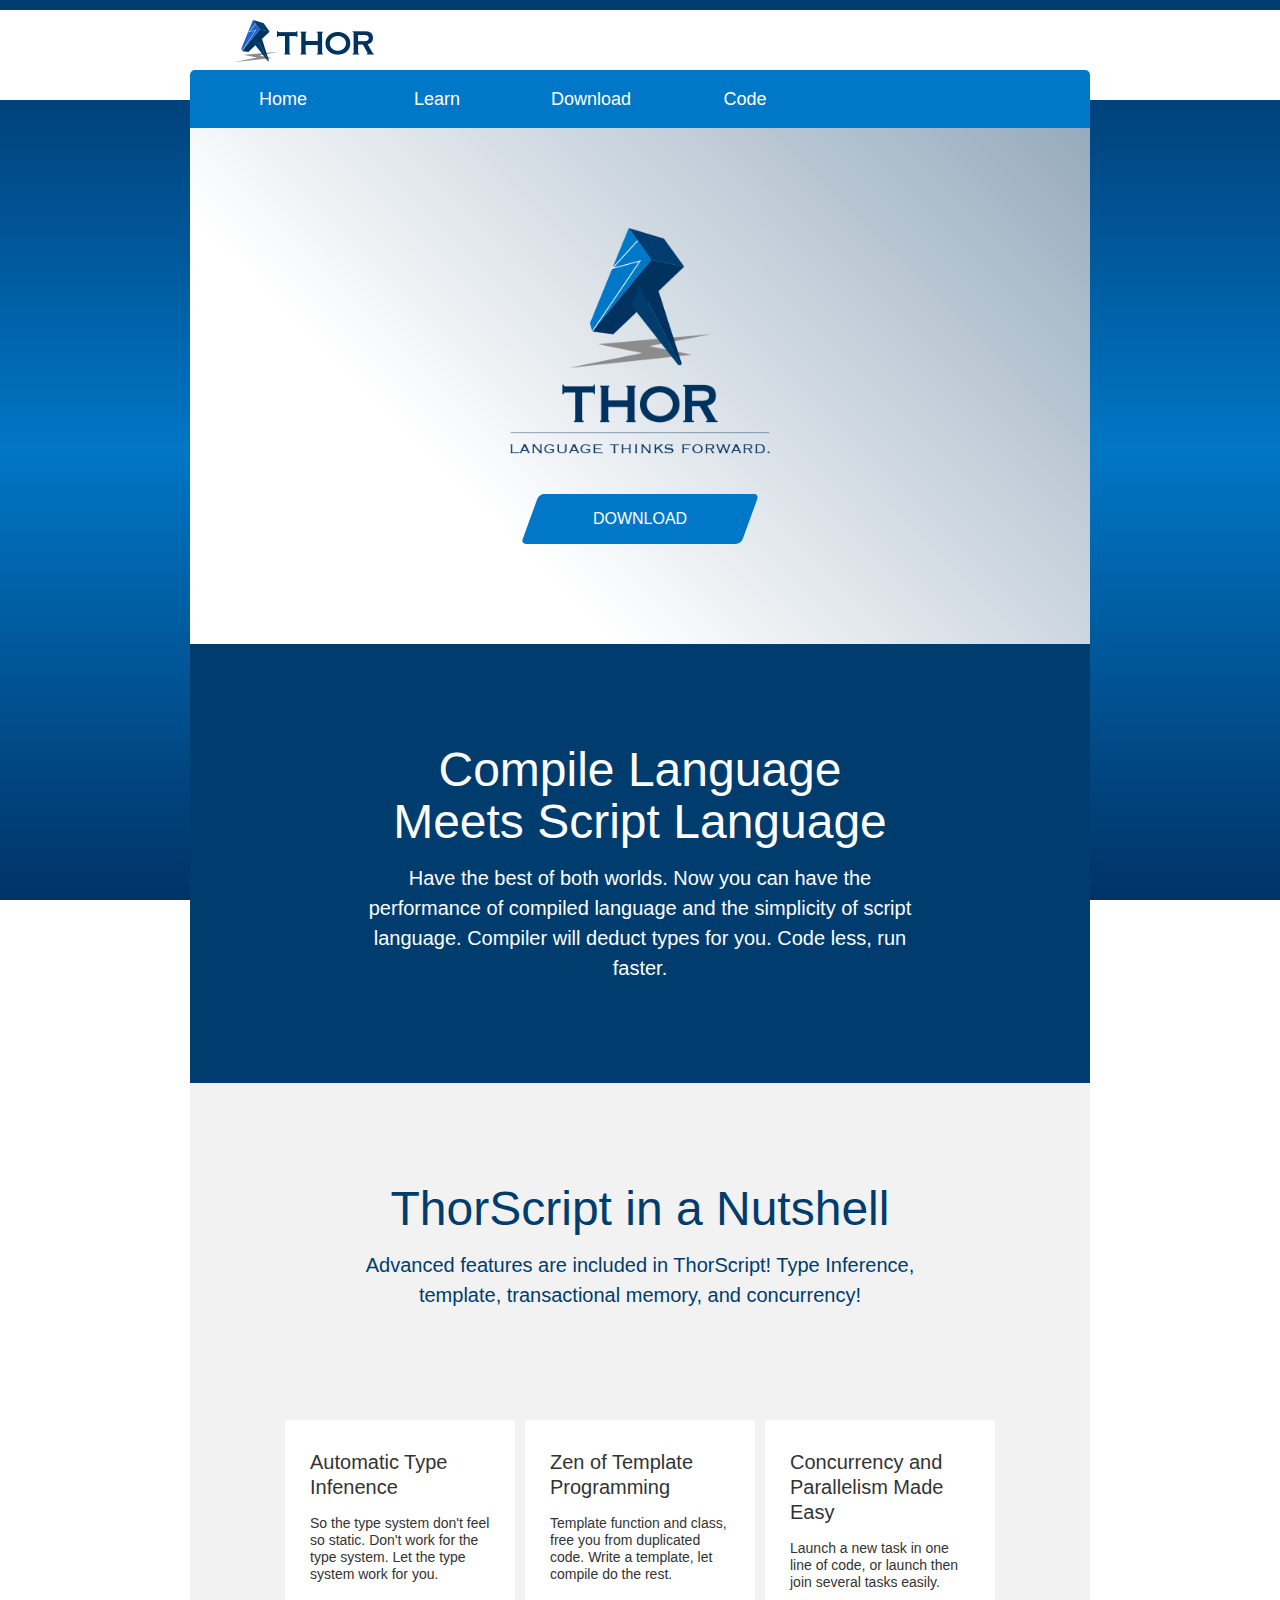
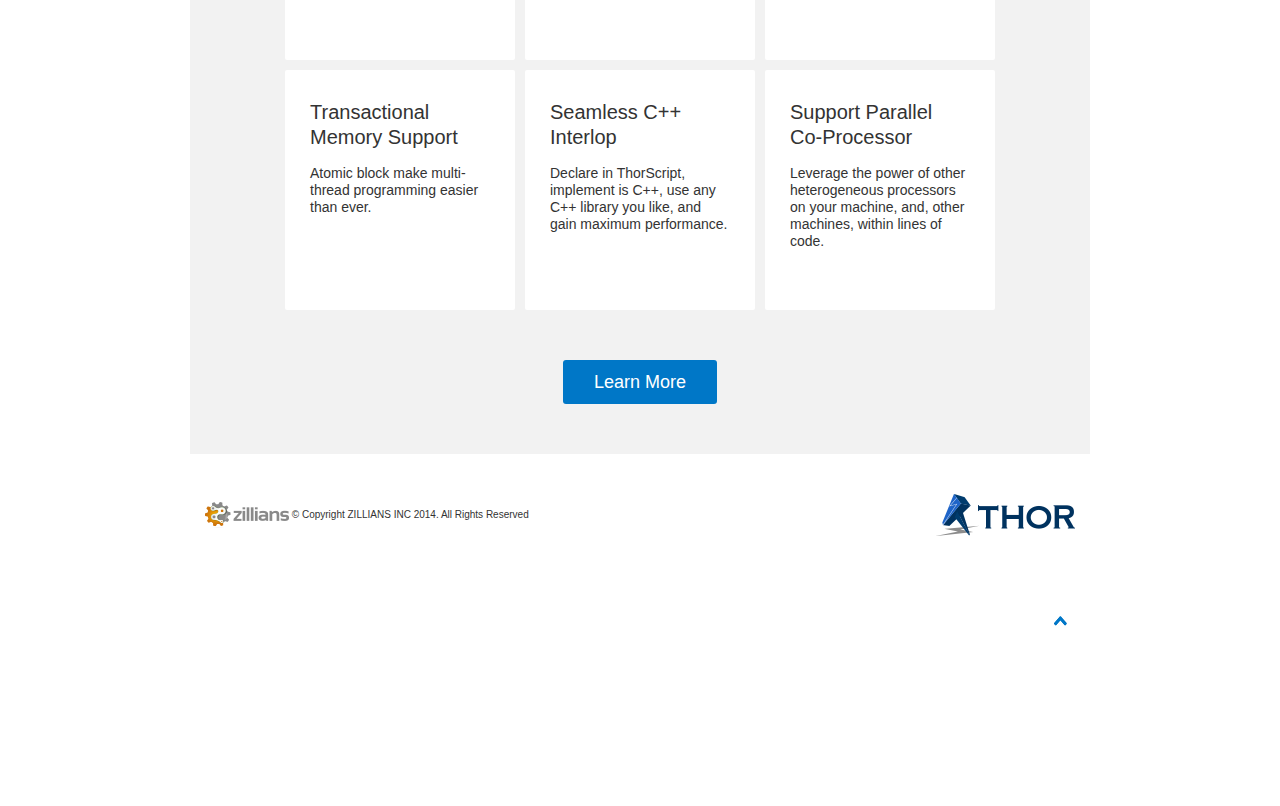
==== commit 6388901d: "xs no round menu" ====
--- a/index.html
+++ b/index.html
@@ -611,7 +611,7 @@
 
     <!-- foot ======================================================== -->
 
-    <div class="row background-white round-bottom-5 xs-round-bottom-0">
+    <div class="row background-white round-bottom-5 xs-round-bottom-0 xs-b-padding-8 sm-v-padding-40">
       <div class="col-xs-12">
         <div class="foot-zillians-logo">
           <img src="images/zillianslogo.png"/>
--- a/css/webflow.css
+++ b/css/webflow.css
@@ -318,33 +318,59 @@
     background-color:#0077c7;
 }
 
-.navbar-default .navbar-nav > li > a {
-    color:#fff;
-    border-radius:5px;
-    min-width: 154px;
-    text-align:center;
-}
-.navbar-default .navbar-nav > .active > a, .navbar-nav > .active > a:hover, .navbar-nav > .active > a:focus {
-    color: #ffffff;
-    border-radius:5px;
-    min-width: 154px;
-    text-align:center;
-    background-color:transparent;
-}
-.navbar-default .navbar-brand {
-    color:#eeeeee;
-    border-radius:5px;
-    min-width: 154px;
-    text-align:center;
-}
-.navbar-default .navbar-nav > li > a:hover, .nav > li > a:focus {
-    border-radius:5px;
-    text-decoration: none;
-    background: linear-gradient(to bottom, #35b5e6 0%, #1995d5 100%);
-    min-width: 154px;
-    text-align:center;
-    border-radius:5;
-    border-width:0;
+@media (max-width: 767px) {
+    .navbar-default .navbar-nav > li > a {
+        color:#fff;
+        min-width: 154px;
+        text-align:center;
+    }
+    .navbar-default .navbar-nav > .active > a, .navbar-nav > .active > a:hover, .navbar-nav > .active > a:focus {
+        color: #ffffff;
+        min-width: 154px;
+        text-align:center;
+        background-color:transparent;
+    }
+    .navbar-default .navbar-brand {
+        color:#eeeeee;
+        min-width: 154px;
+        text-align:center;
+    }
+    .navbar-default .navbar-nav > li > a:hover, .nav > li > a:focus {
+        text-decoration: none;
+        background: linear-gradient(to bottom, #35b5e6 0%, #1995d5 100%);
+        min-width: 154px;
+        text-align:center;
+        border-width:0;
+    }
+}
+@media (min-width: 768px) {
+    .navbar-default .navbar-nav > li > a {
+        color:#fff;
+        border-radius:5px;
+        min-width: 154px;
+        text-align:center;
+    }
+    .navbar-default .navbar-nav > .active > a, .navbar-nav > .active > a:hover, .navbar-nav > .active > a:focus {
+        color: #ffffff;
+        border-radius:5px;
+        min-width: 154px;
+        text-align:center;
+        background-color:transparent;
+    }
+    .navbar-default .navbar-brand {
+        color:#eeeeee;
+        border-radius:5px;
+        min-width: 154px;
+        text-align:center;
+    }
+    .navbar-default .navbar-nav > li > a:hover, .nav > li > a:focus {
+        border-radius:5px;
+        text-decoration: none;
+        background: linear-gradient(to bottom, #35b5e6 0%, #1995d5 100%);
+        min-width: 154px;
+        text-align:center;
+        border-width:0;
+    }
 }
 .navbar-toggle {
     border-width:0px;
@@ -510,11 +536,21 @@
     resize: none;
 }
 
-.foot-zillians-logo {
-    float: left;
-    font-size: 10px;
-    padding-top: 8px;
-    display:table-cell; vertical-align:center;
+@media (min-width: 768px) {
+  .foot-zillians-logo {
+      float:left;
+      font-size: 10px;
+      padding-top: 8px;
+      display:table-cell; vertical-align:center;
+  }
+}
+
+@media (max-width: 767px) {
+    .foot-zillians-logo {
+        font-size: 10px;
+        padding-top: 8px;
+        text-align: center;
+    }
 }
 
 .foot-thor-logo {
@@ -727,6 +763,16 @@
     body {
         padding-top:70px;
     }
+    .xs-b-padding-8 {
+        padding-bottom:8px;
+    }
+}
+
+@media (min-width: 768px) {
+    .sm-v-padding-40 {
+        padding-top:40px;
+        padding-bottom:40px;
+    }
 }
 
 /*****************************************************************************
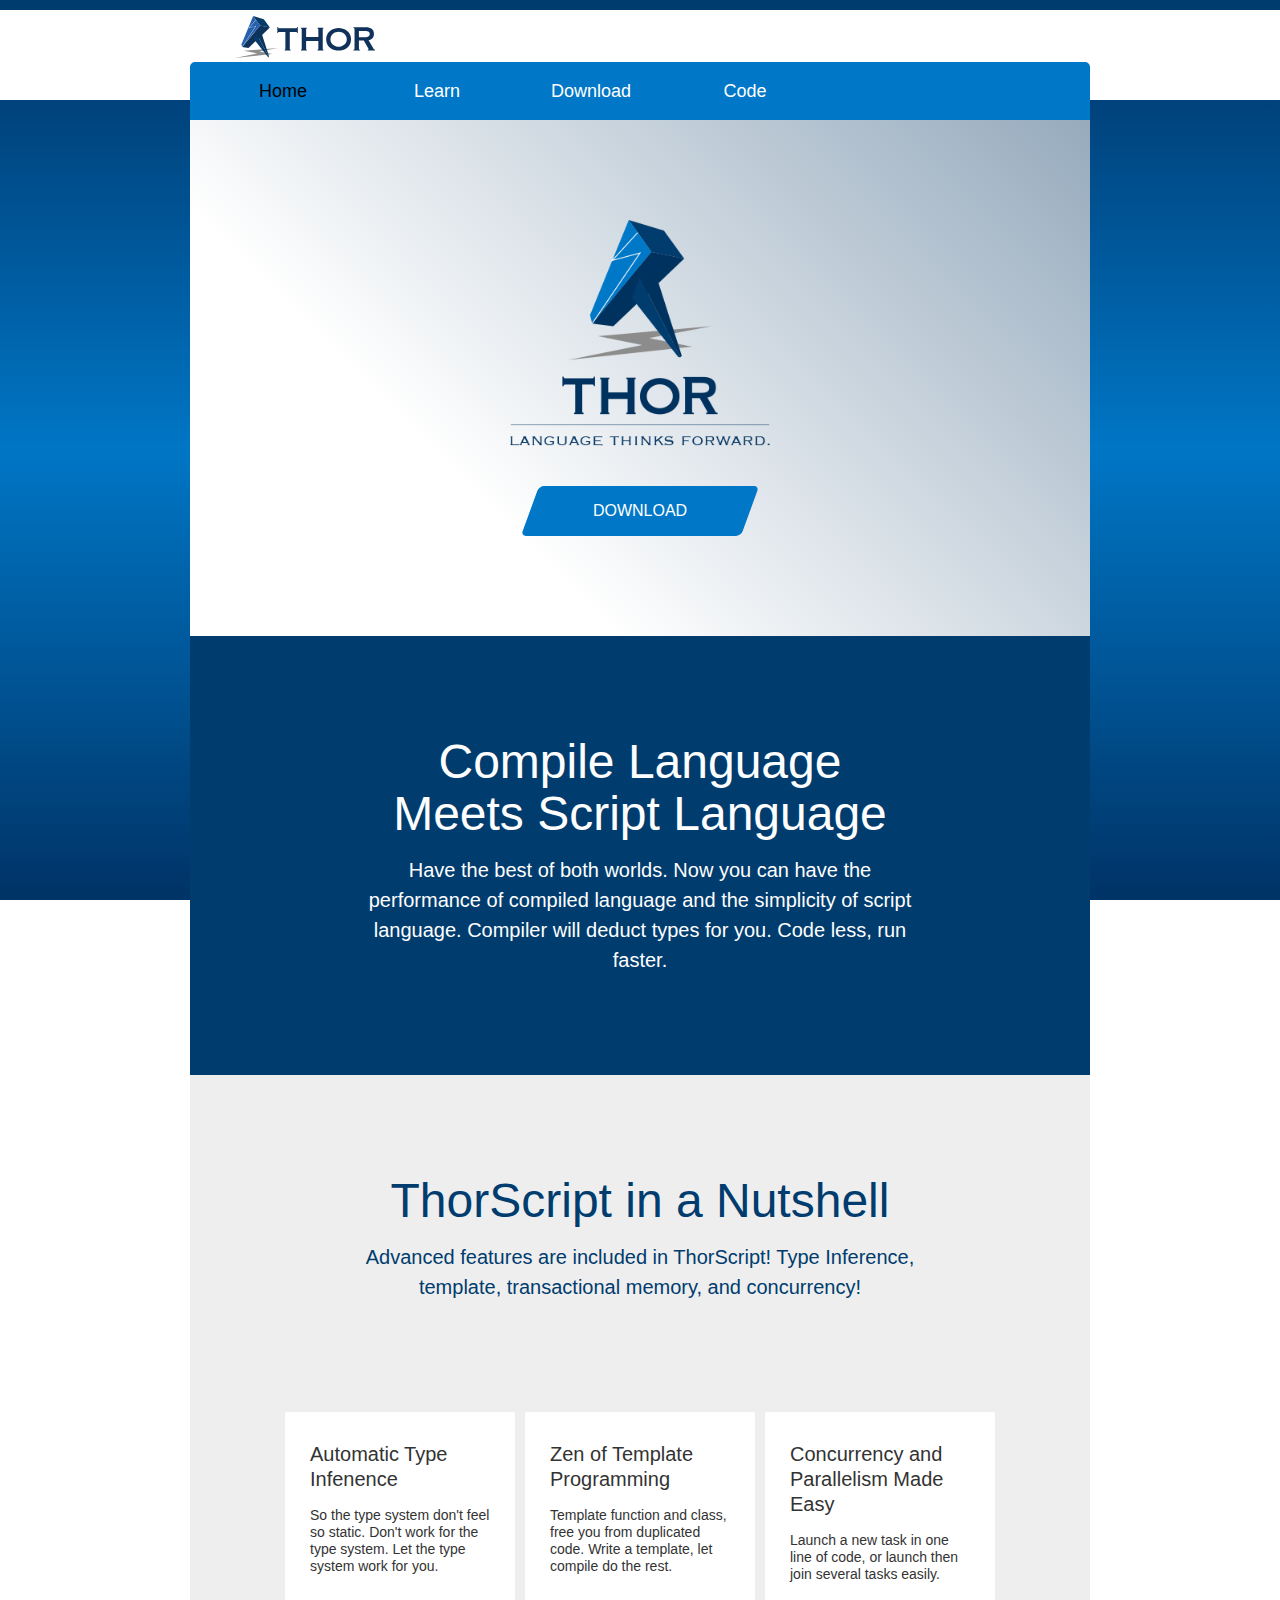
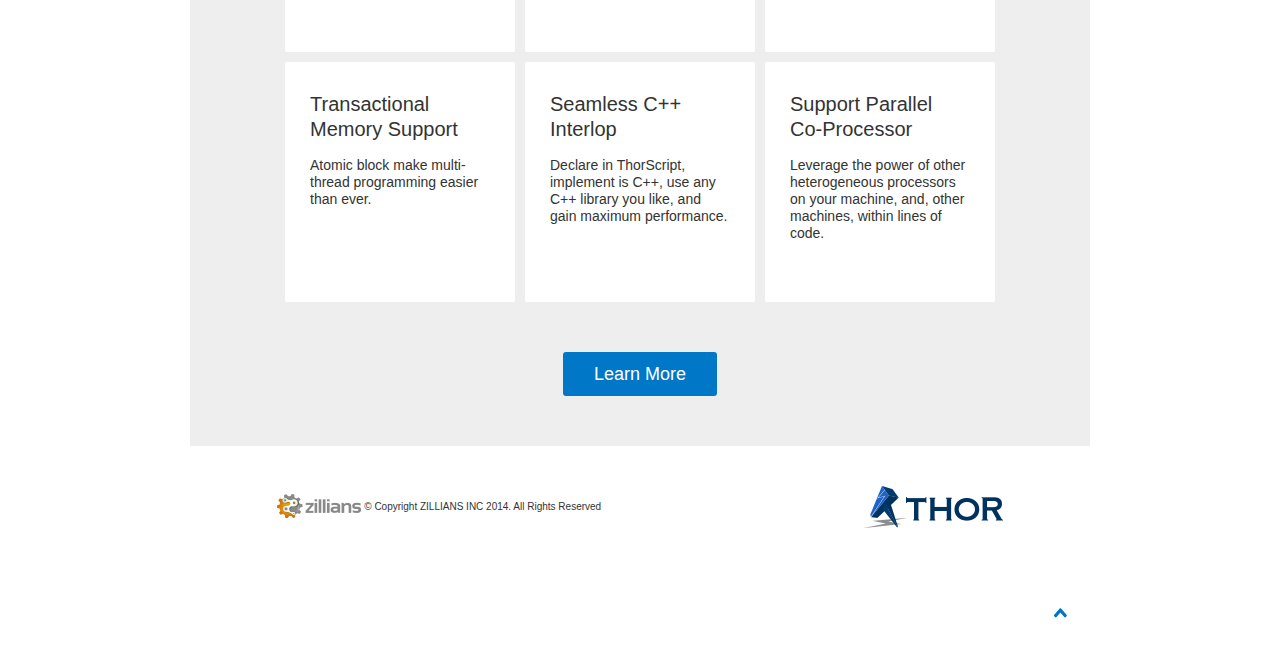
==== commit 5e41f50b: "replace logo with svg" ====
--- a/index.html
+++ b/index.html
@@ -39,7 +39,7 @@
 
     <div class="hidden-xs section-head">
       <a href="index.html" class="logo-div">
-        <img src="images/thorlogo.png"/>
+        <img src="images/thorlogo.svg"/>
       </a>
     </div>
 
@@ -58,7 +58,7 @@
             </button>
             <div class="visible-xs">
               <a class="navbar-brand" href="#">
-                <img src="images/thorlogo.png"/>
+                <img src="images/thorlogo.svg"/>
               </a>
             </div>
           </div>
--- a/css/webflow.css
+++ b/css/webflow.css
@@ -14,7 +14,7 @@
     margin:0px;
     background: linear-gradient(to bottom, #036 0%,#0076c5 50%,#036 100%);
     color:#333;
-    padding-bottom: 170px;
+    padding-bottom: 30px;
     background-attachment: fixed;
 }
 
@@ -22,6 +22,10 @@
 h3 {
     font-size:25px;
     margin-top:15px;
+}
+
+.dark-blue-text {
+    color:#003c6e;
 }
 
 img {
@@ -68,7 +72,7 @@
     display:table;
     background-color:#fff;
     width:900px;
-    height:60px;
+    height:52px;
 }
 
 .section-navi {
@@ -93,14 +97,14 @@
 }
 
 .section-feature-title {
-    background-color:#f2f2f2;
+    background-color:#eee;
     padding-top:100px;
     padding-bottom:100px;
 }
 
 .section-feature-grid {
     padding-top: 10px;
-    background-color:#f2f2f2;
+    background-color:#eee;
     height:250px;
 }
 
@@ -110,7 +114,7 @@
 
 
 .section-learn-more {
-    background-color:#f2f2f2;
+    background-color:#eee;
     padding-top:50px;
     padding-bottom:50px;
     text-align: center;
@@ -185,7 +189,7 @@
 
 .padding-5 {
     padding:10px;
-    background-color:#f2f2f2;
+    background-color:#eee;
 }
 
 .feature-block {
@@ -284,7 +288,7 @@
     display:table-cell; vertical-align:middle;
     float:left;
     margin-left:30px;
-    margin-top:10px;
+    margin-top:6px;
 }
 
 .search-div {
@@ -305,8 +309,8 @@
     border-top-right-radius:5px;
     border-bottom-left-radius:0px;
     border-bottom-right-radius:0px;
-    border-top-width:4px;
-    border-bottom-width:4px;
+    border-top-width:8px;
+    border-bottom-width:8px;
     border-color:#0077c7;
     padding-top:0px;
     padding-bottom:0px;
@@ -318,52 +322,90 @@
     background-color:#0077c7;
 }
 
+.navbar-default .navbar-brand {
+    color:#eeeeee;
+    min-width: 154px;
+    text-align:center;
+}
 @media (max-width: 767px) {
+    .navbar-default {
+        background-color:#fff;
+        color:#ffffff;
+        border-top-left-radius:5px;
+        border-top-right-radius:5px;
+        border-bottom-left-radius:0px;
+        border-bottom-right-radius:0px;
+        border-top-width:0px;
+        border-bottom-width:0px;
+        border-left-width:0px;
+        border-right-width:0px;
+        border-color:#0077c7;
+        padding-top:0px;
+        padding-bottom:0px;
+        font-size:18px;
+        margin-bottom:0px;
+    }
+
     .navbar-default .navbar-nav > li > a {
         color:#fff;
         min-width: 154px;
         text-align:center;
     }
-    .navbar-default .navbar-nav > .active > a, .navbar-nav > .active > a:hover, .navbar-nav > .active > a:focus {
-        color: #ffffff;
+    .navbar-default .navbar-nav > .active > a,
+    .navbar-nav > .active > a:hover,
+    .navbar-nav > .active > a:focus {
+        color: #000;
         min-width: 154px;
         text-align:center;
         background-color:transparent;
     }
-    .navbar-default .navbar-brand {
-        color:#eeeeee;
-        min-width: 154px;
-        text-align:center;
-    }
-    .navbar-default .navbar-nav > li > a:hover, .nav > li > a:focus {
+    .navbar-default .navbar-nav > li > a:hover,
+    .nav > li > a:focus {
         text-decoration: none;
         background: linear-gradient(to bottom, #35b5e6 0%, #1995d5 100%);
         min-width: 154px;
         text-align:center;
         border-width:0;
     }
+    .navbar-default .navbar-nav > .active {
+        color:black;
+    }
 }
 @media (min-width: 768px) {
+    .navbar-default {
+        background-color:#fff;
+        color:#ffffff;
+        border-top-left-radius:5px;
+        border-top-right-radius:5px;
+        border-bottom-left-radius:0px;
+        border-bottom-right-radius:0px;
+        border-top-width:8px;
+        border-bottom-width:8px;
+        border-color:#0077c7;
+        padding-top:0px;
+        padding-bottom:0px;
+        font-size:18px;
+        margin-bottom:0px;
+    }
     .navbar-default .navbar-nav > li > a {
         color:#fff;
         border-radius:5px;
         min-width: 154px;
+        padding-top: 11px;
+        padding-bottom: 11px;
         text-align:center;
     }
-    .navbar-default .navbar-nav > .active > a, .navbar-nav > .active > a:hover, .navbar-nav > .active > a:focus {
-        color: #ffffff;
+    .navbar-default .navbar-nav > .active > a,
+    .navbar-nav > .active > a:hover,
+    .navbar-nav > .active > a:focus {
+        color: #000;
         border-radius:5px;
         min-width: 154px;
         text-align:center;
         background-color:transparent;
     }
-    .navbar-default .navbar-brand {
-        color:#eeeeee;
-        border-radius:5px;
-        min-width: 154px;
-        text-align:center;
-    }
-    .navbar-default .navbar-nav > li > a:hover, .nav > li > a:focus {
+    .navbar-default .navbar-nav > li > a:hover,
+    .nav > li > a:focus {
         border-radius:5px;
         text-decoration: none;
         background: linear-gradient(to bottom, #35b5e6 0%, #1995d5 100%);
@@ -371,14 +413,18 @@
         text-align:center;
         border-width:0;
     }
+    .navbar-default .navbar-nav > .active {
+        color:black;
+    }
 }
 .navbar-toggle {
     border-width:0px;
+    padding:8px 10px;
 }
 .navbar-default .navbar-toggle .icon-bar {
     background-color: #003c6e;
-    width:22;
-    height:2px;
+    width:27px;
+    height:4px;
 }
 .navbar-brand {
     padding:4px;
@@ -541,6 +587,7 @@
       float:left;
       font-size: 10px;
       padding-top: 8px;
+      padding-left: 8.33%;
       display:table-cell; vertical-align:center;
   }
 }
@@ -555,6 +602,7 @@
 
 .foot-thor-logo {
     float: right;
+    padding-right: 8.33%;
     display:table-cell; vertical-align:center;
 
 }
@@ -631,14 +679,13 @@
 
 .section-learn-body {
     overflow:auto;
-    background-color:#fff;
-    padding:100px;
+    background-color:#eee;
+    padding-top:100px;
+    padding-bottom:100px;
 }
 
 .sidebar {
-    float:left;
     display:inline-block;
-    width:180px;
 }
 
 .sidebar-link {
@@ -661,9 +708,6 @@
 }
 
 .learn-content {
-    float:right;
-    width:520px;
-    padding-left:35px;
     color:#003c6e;
 
 }
@@ -761,7 +805,7 @@
         z-index: 1029;
     }
     body {
-        padding-top:70px;
+        padding-top:62px;
     }
     .xs-b-padding-8 {
         padding-bottom:8px;
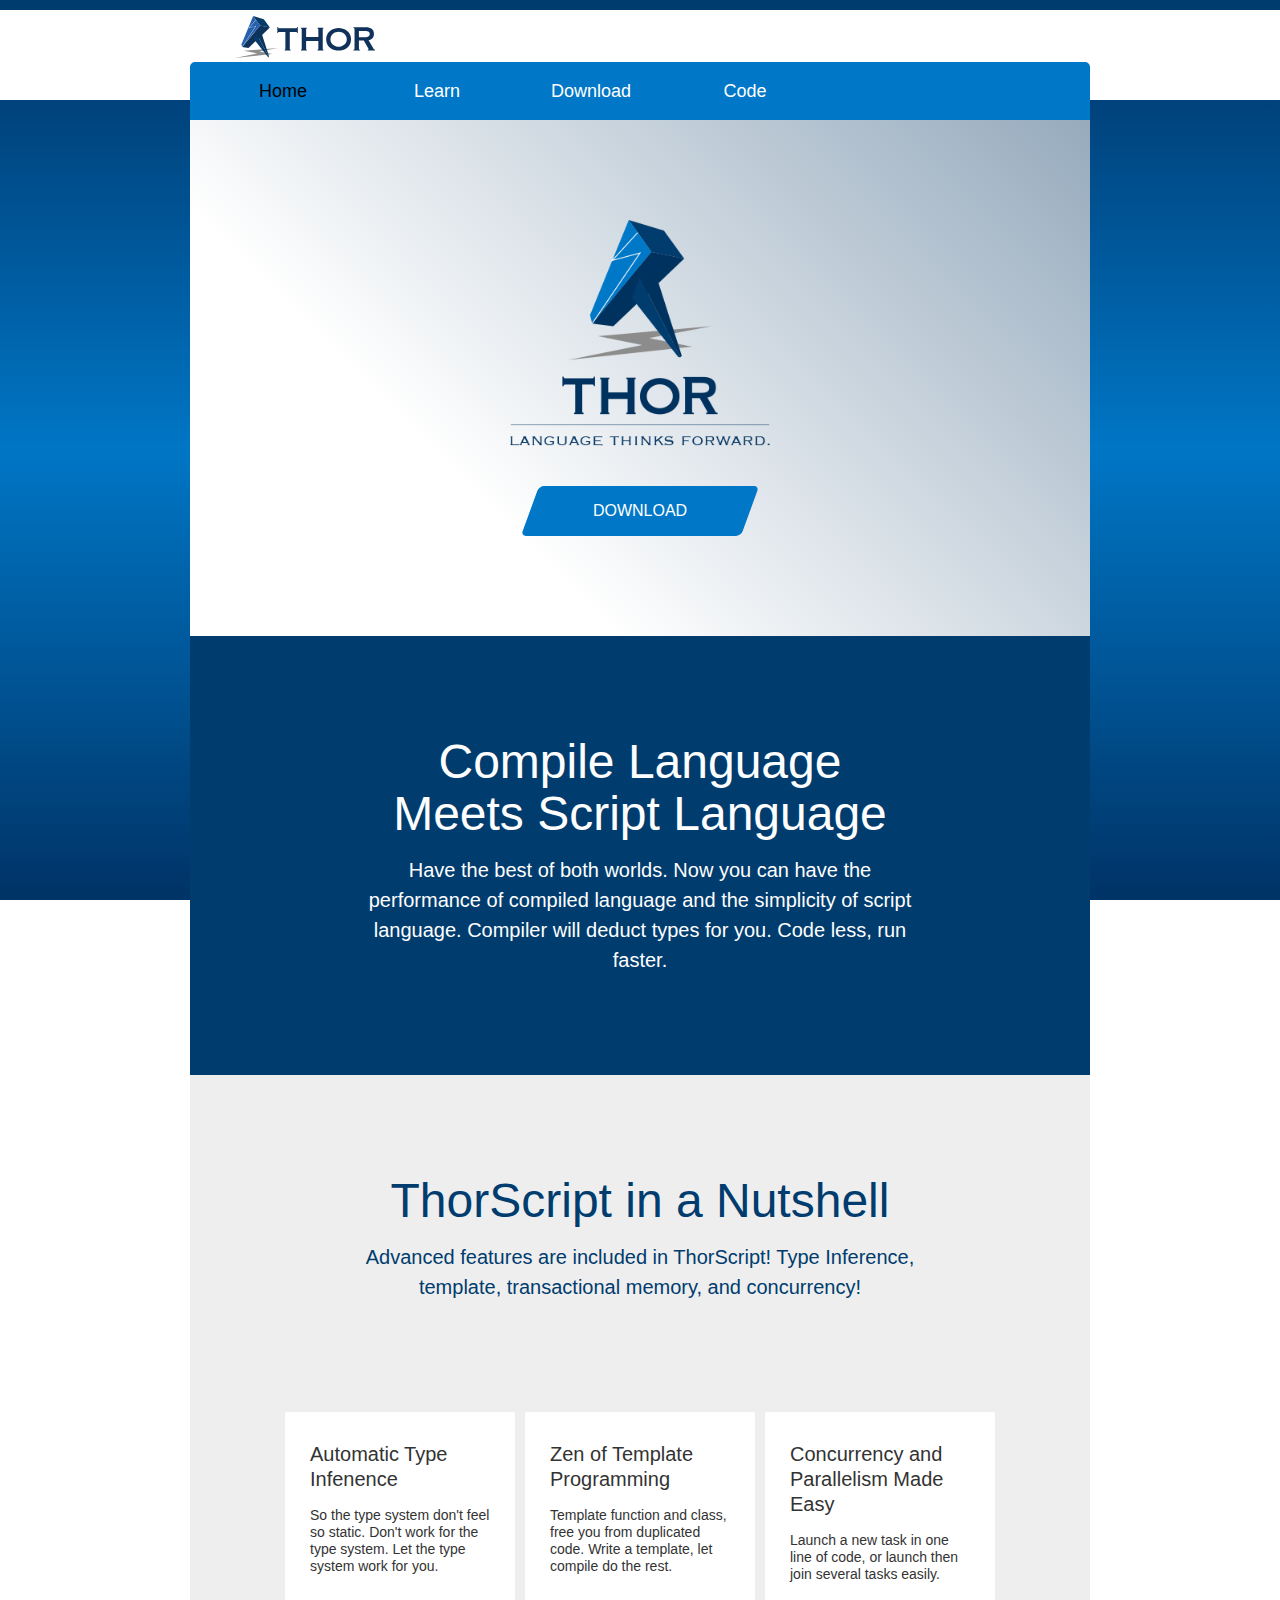
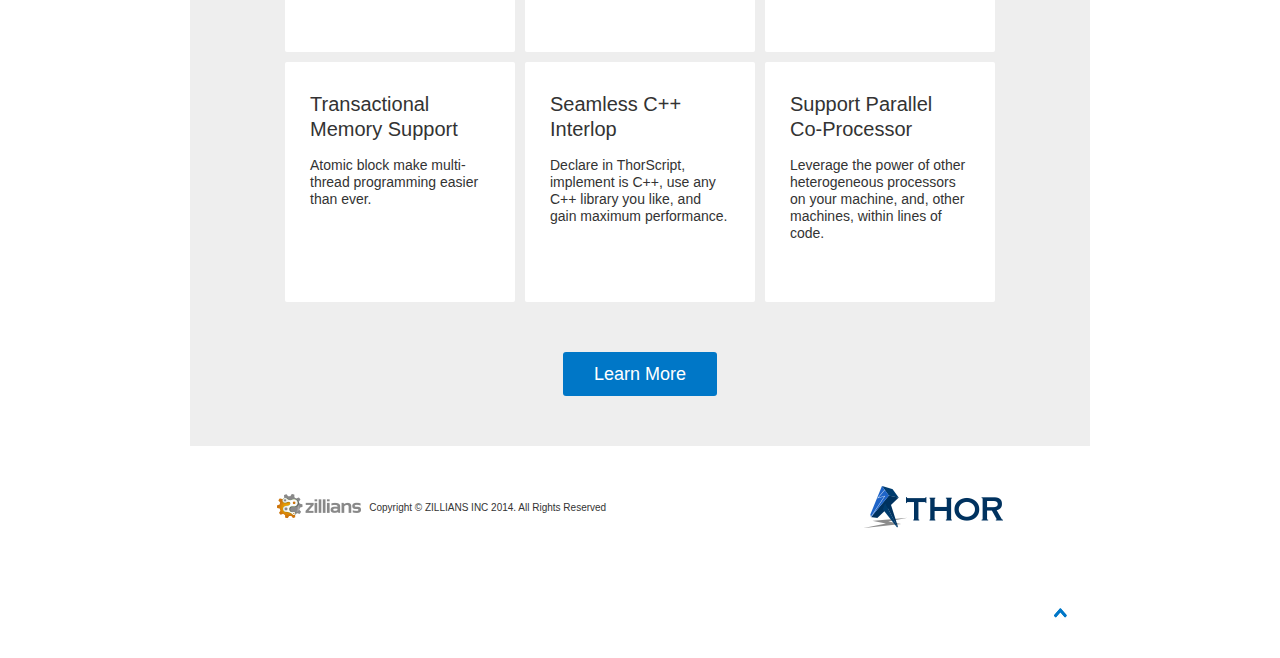
==== commit e6df0f87: "fine tune" ====
--- a/index.html
+++ b/index.html
@@ -614,8 +614,16 @@
     <div class="row background-white round-bottom-5 xs-round-bottom-0 xs-b-padding-8 sm-v-padding-40">
       <div class="col-xs-12">
         <div class="foot-zillians-logo">
-          <img src="images/zillianslogo.png"/>
-          © Copyright ZILLIANS INC 2014. All Rights Reserved
+          <div class="hidden-xs">
+            <img src="images/zillianslogo.png" class="padding-bottom-3"/>
+            <div class="copyright-text">
+              Copyright © ZILLIANS INC 2014. All Rights Reserved
+            </div>
+          </div>
+          <div class="visible-xs">
+            Copyright © ZILLIANS INC 2014. All Rights Reserved<br/>
+            <img src="images/zillianslogo.png" class="padding-top-8"/>
+          </div>
         </div>
         <div class="foot-thor-logo hidden-xs">
           <img src="images/thorlogo.png"/>
--- a/css/webflow.css
+++ b/css/webflow.css
@@ -47,6 +47,10 @@
     padding-bottom:4px;
     border-radius:4px;
     word-wrap: break-word;
+}
+
+h4 {
+    font-family: Helvetica;
 }
 
 code {
@@ -588,7 +592,7 @@
       font-size: 10px;
       padding-top: 8px;
       padding-left: 8.33%;
-      display:table-cell; vertical-align:center;
+      display:block; vertical-align:center;
   }
 }
 
@@ -775,6 +779,11 @@
     max-width:900px;
 }
 
+.copyright-text {
+    padding-left:5px;
+    display: inline-block;
+}
+
 @media (max-width: 767px) {
     .xs-round-bottom-0 {
         border-bottom-left-radius:0px;
@@ -812,6 +821,14 @@
     }
 }
 
+.padding-bottom-3 {
+    padding-bottom:3px;
+}
+
+.padding-top-8 {
+    padding-top:8px;
+}
+
 @media (min-width: 768px) {
     .sm-v-padding-40 {
         padding-top:40px;
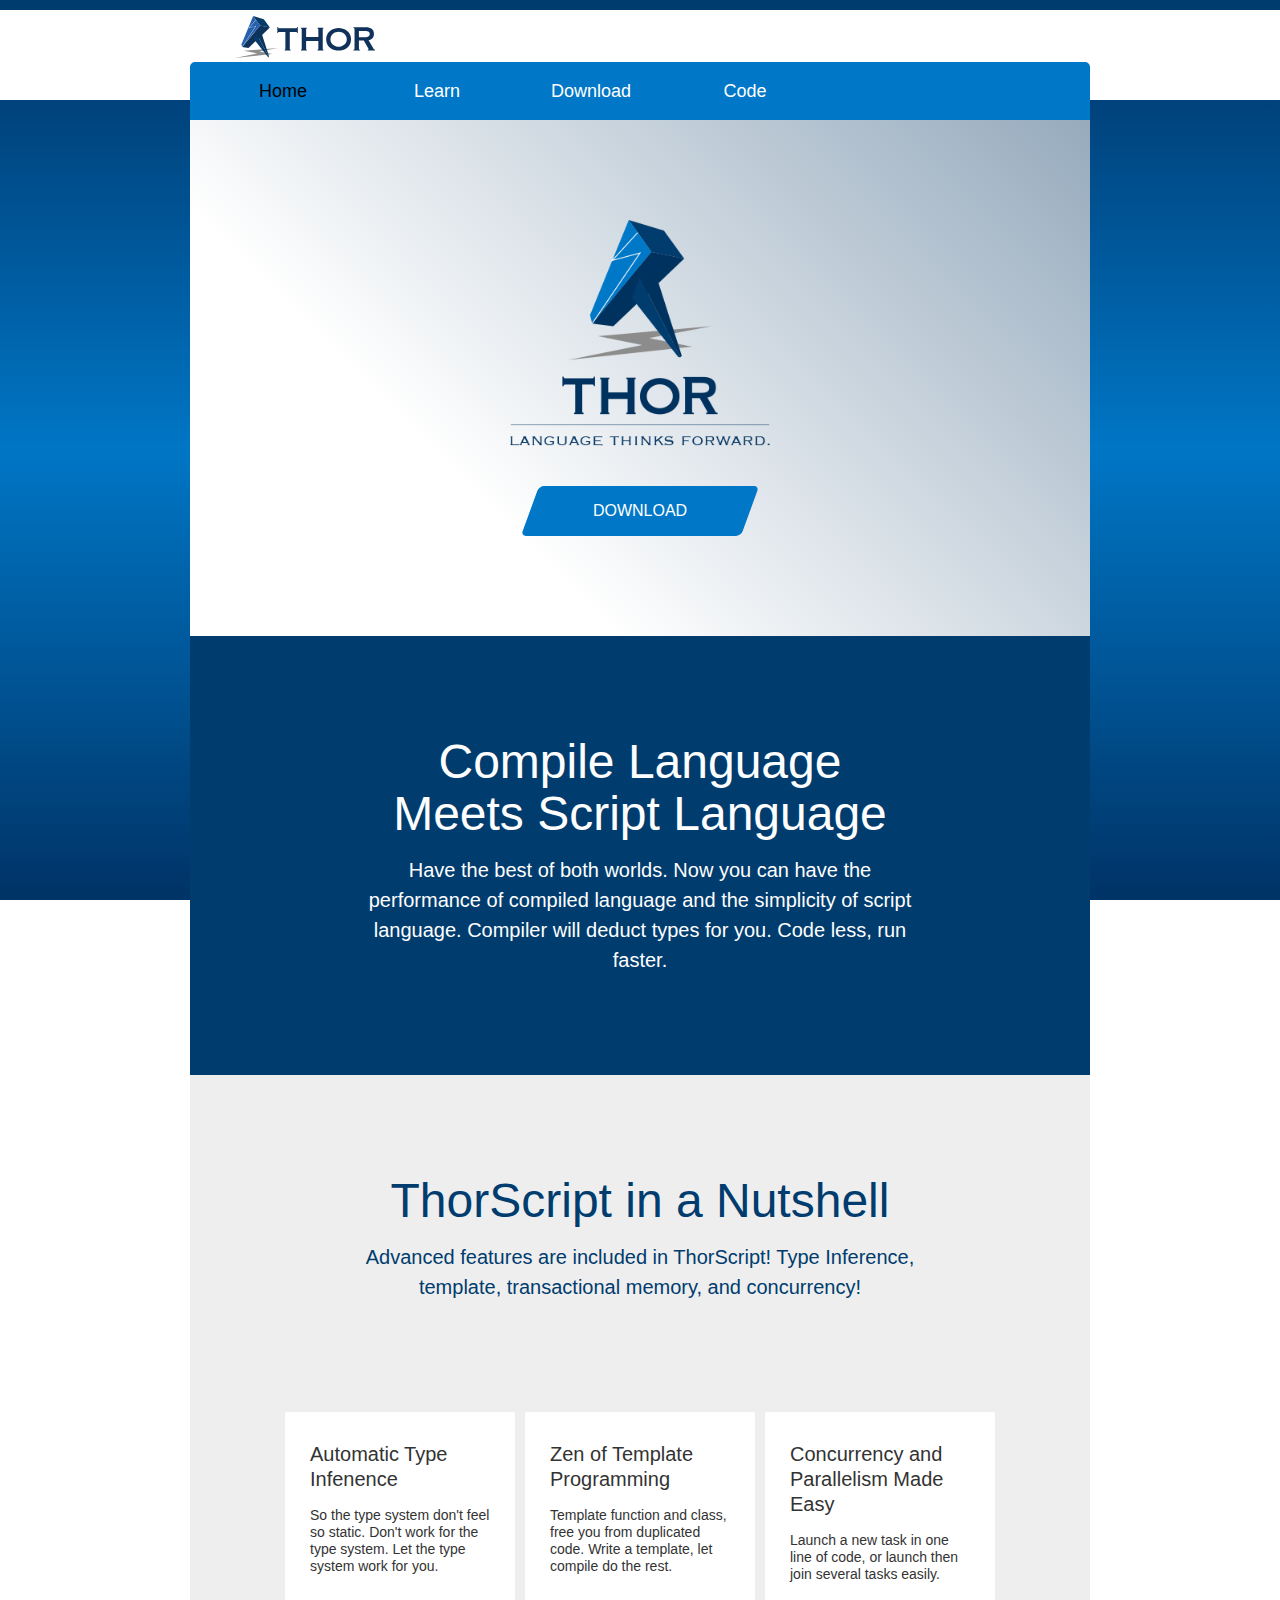
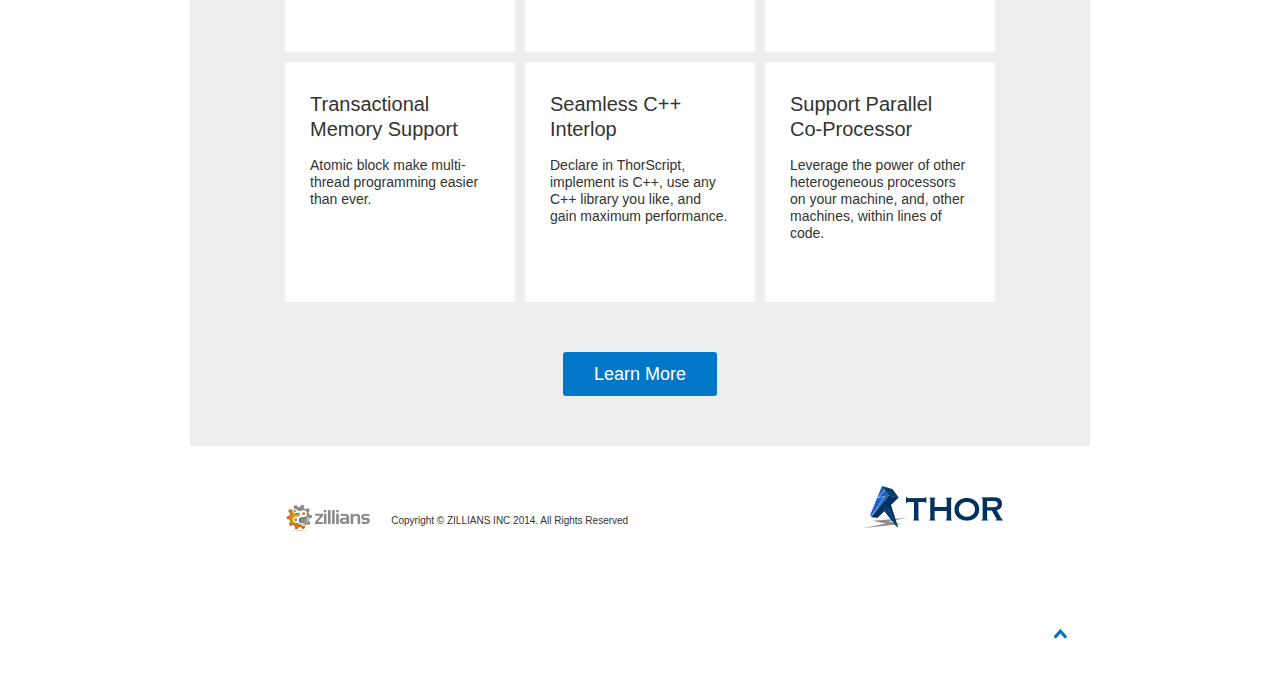
==== commit 65378065: "replace zillians logo with svg" ====
--- a/index.html
+++ b/index.html
@@ -615,14 +615,14 @@
       <div class="col-xs-12">
         <div class="foot-zillians-logo">
           <div class="hidden-xs">
-            <img src="images/zillianslogo.png" class="padding-bottom-3"/>
+            <img src="images/zillianslogo.svg" class="padding-bottom-3"/>
             <div class="copyright-text">
               Copyright © ZILLIANS INC 2014. All Rights Reserved
             </div>
           </div>
           <div class="visible-xs">
             Copyright © ZILLIANS INC 2014. All Rights Reserved<br/>
-            <img src="images/zillianslogo.png" class="padding-top-8"/>
+            <img src="images/zillianslogo.svg" class="padding-top-8"/>
           </div>
         </div>
         <div class="foot-thor-logo hidden-xs">
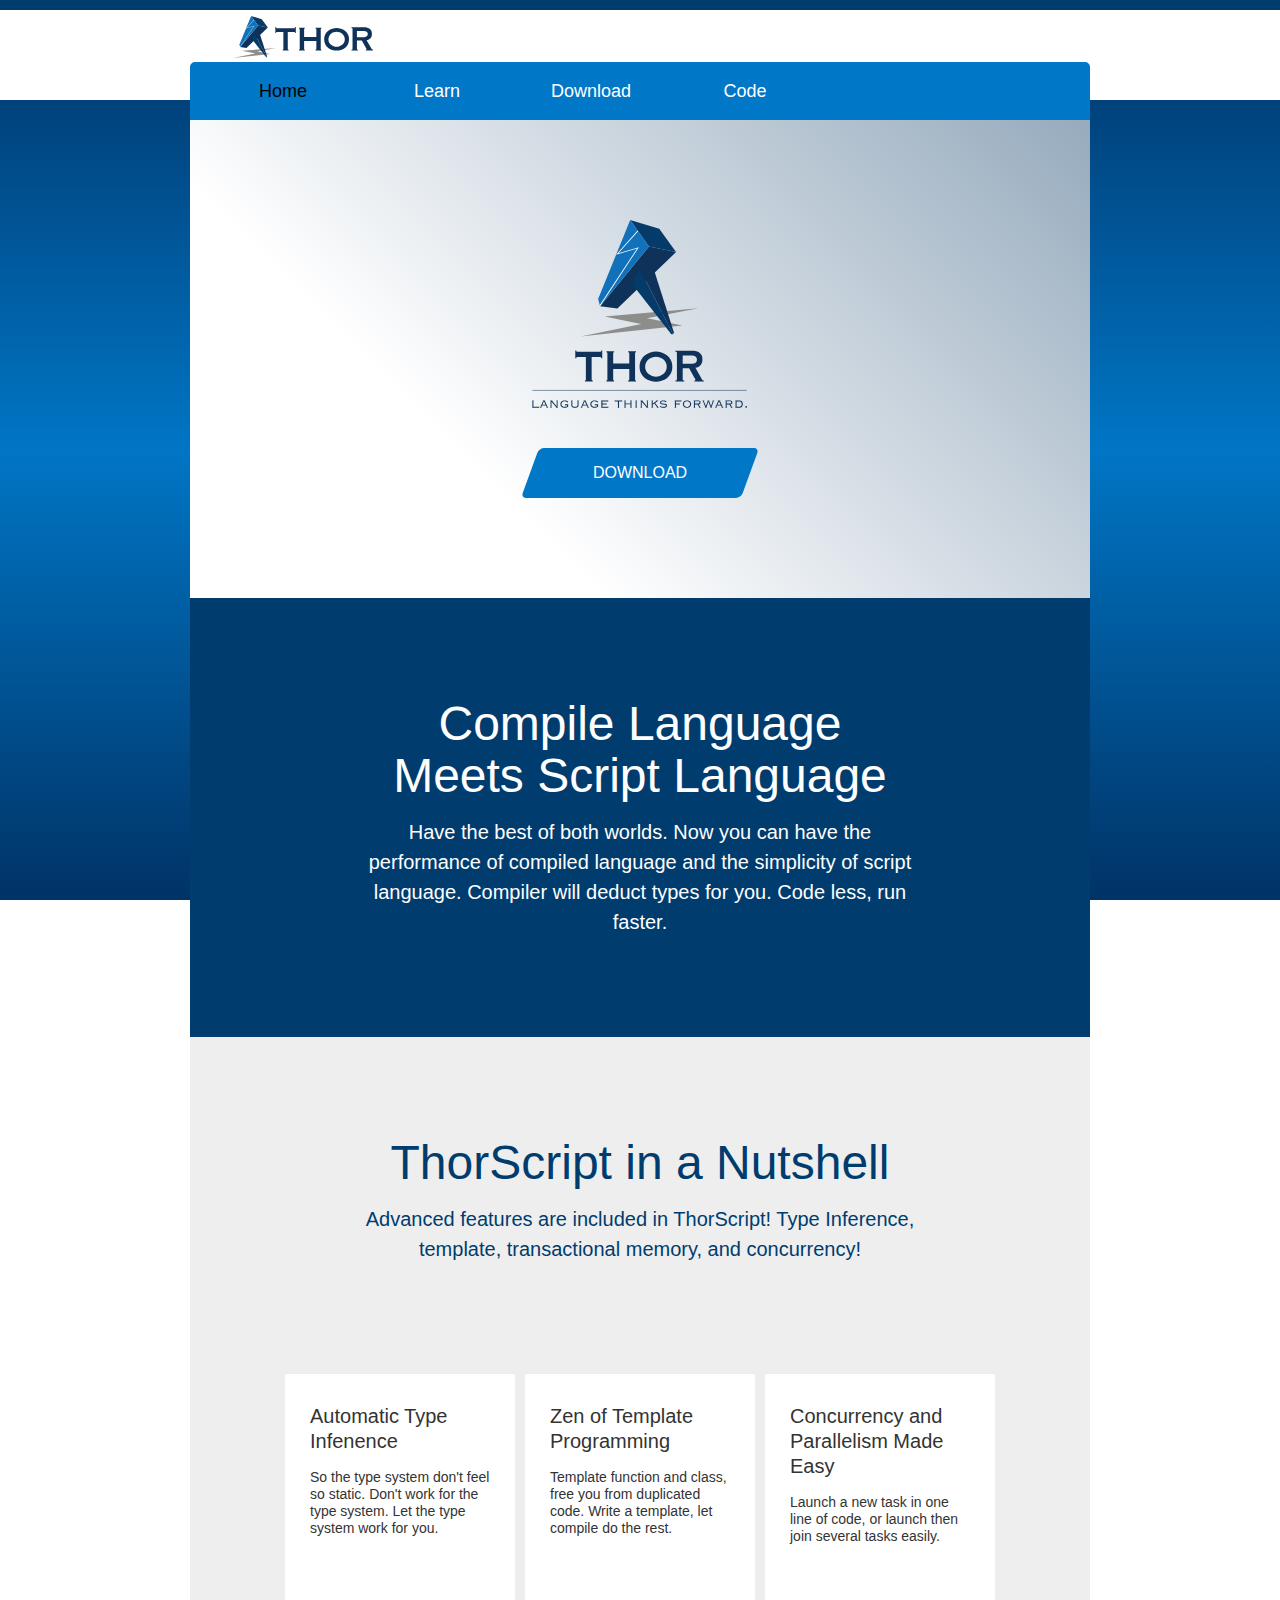
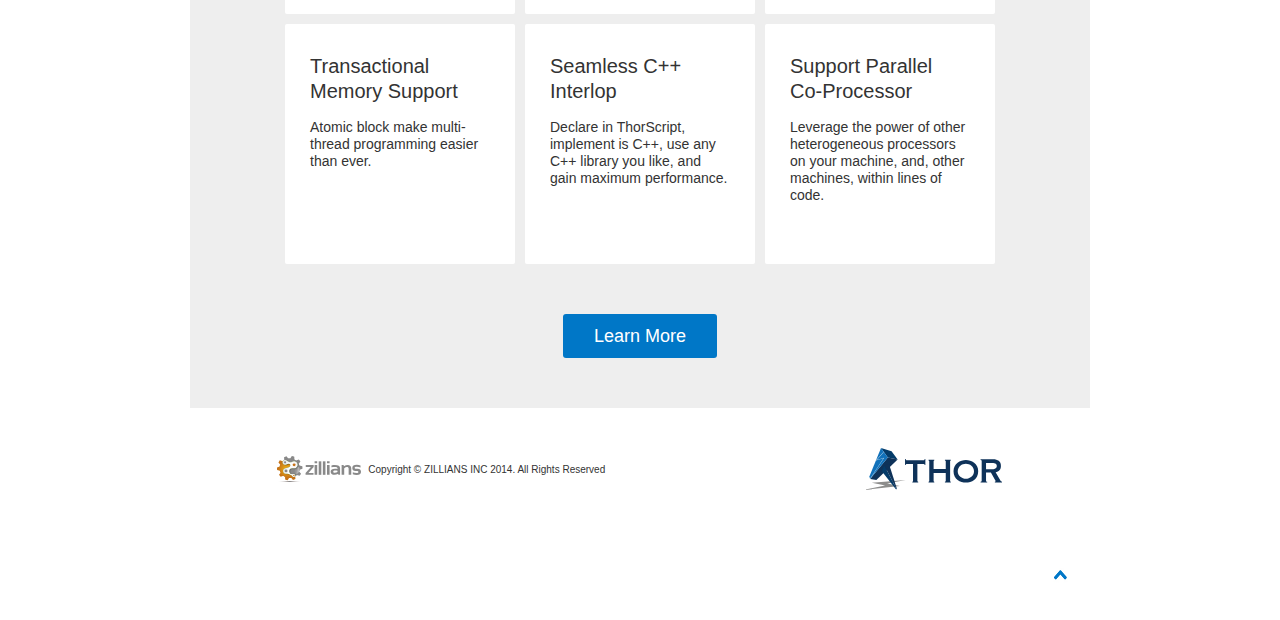
==== commit b8b785b1: "replace with png & fix anchor" ====
--- a/index.html
+++ b/index.html
@@ -86,7 +86,7 @@
         <div class="row-fluid">
           <div class="col-sm-4 hidden-xs"> </div>
           <div class="col-sm-4 col-xs-12 text-center">
-            <img src="images/thor.png">
+            <img src="images/thor.svg">
           </div>
           <div class="col-sm-4 hidden-xs"> </div>
         </div>
@@ -626,7 +626,7 @@
           </div>
         </div>
         <div class="foot-thor-logo hidden-xs">
-          <img src="images/thorlogo.png"/>
+          <img src="images/thorlogo.svg"/>
         </div>
       </div>
   
--- a/css/webflow.css
+++ b/css/webflow.css
@@ -291,7 +291,7 @@
 .logo-div {
     display:table-cell; vertical-align:middle;
     float:left;
-    margin-left:30px;
+    margin-left:28px;
     margin-top:6px;
 }
 
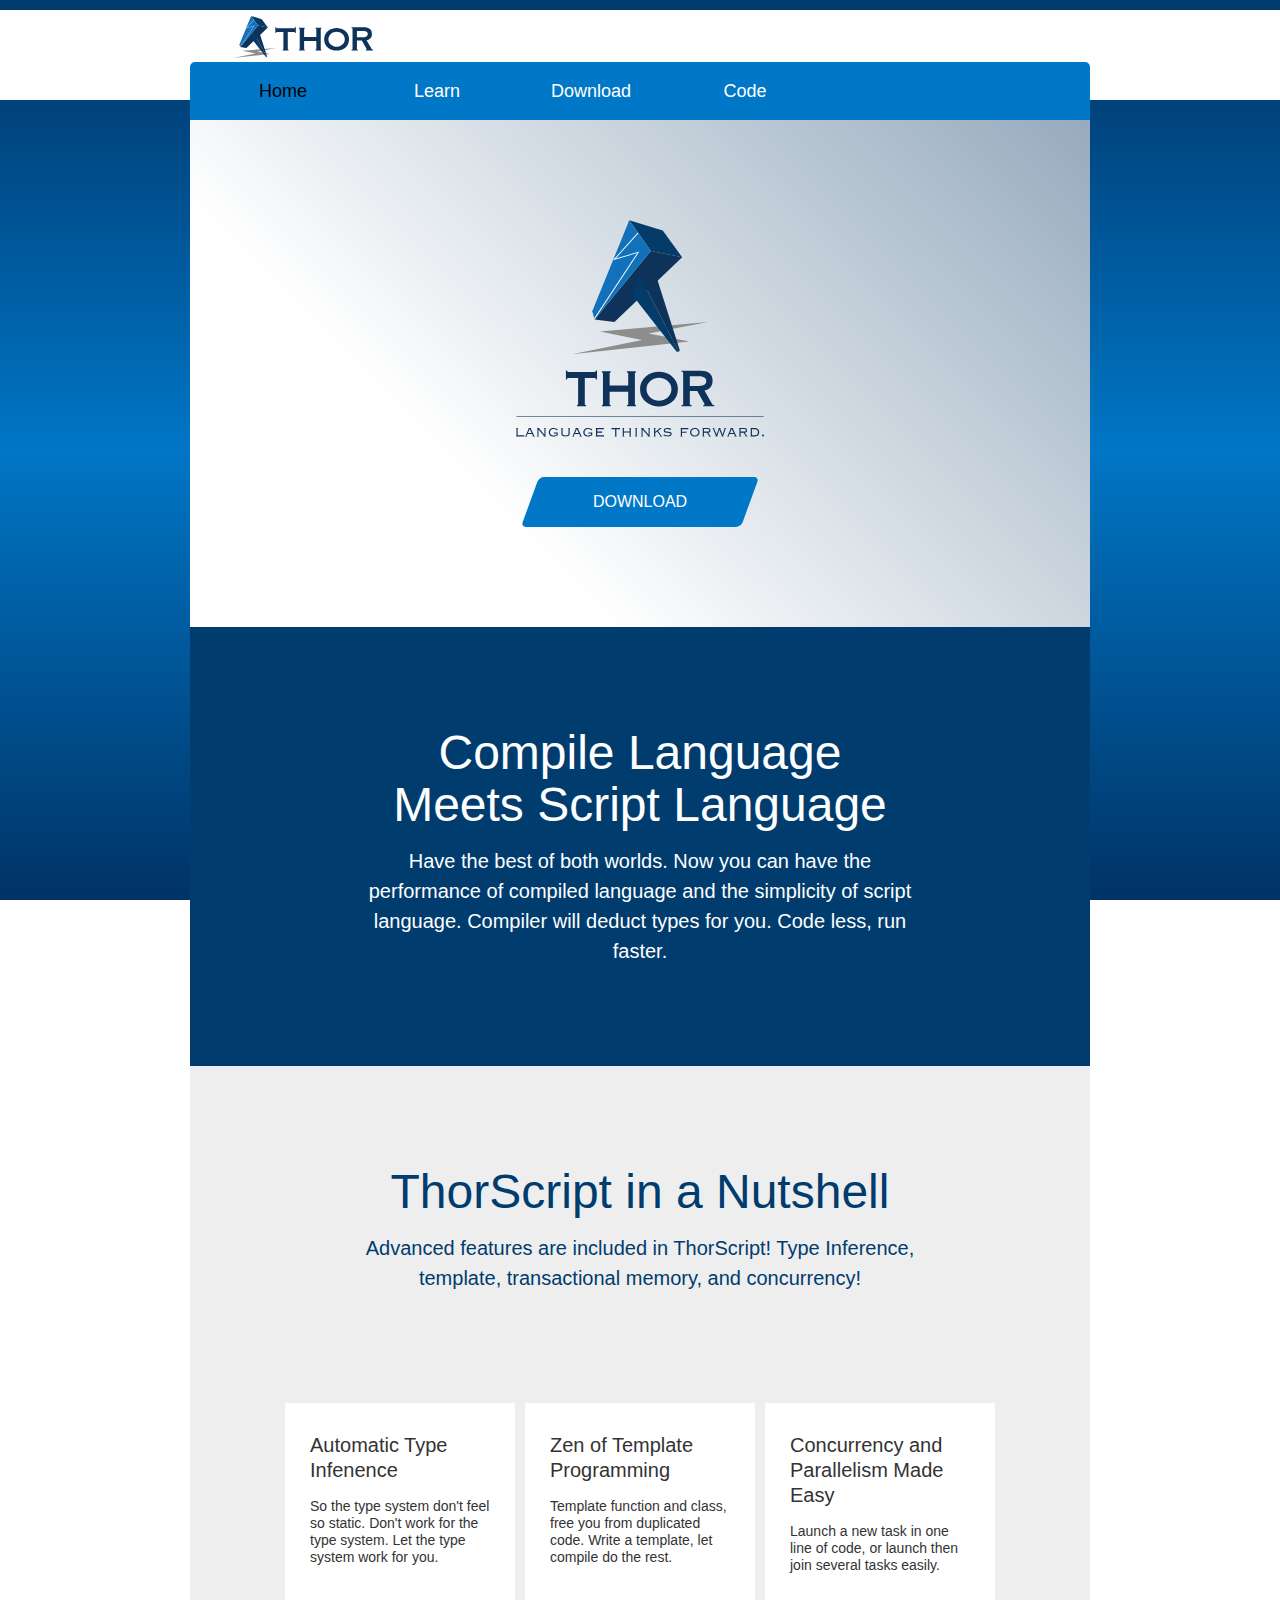
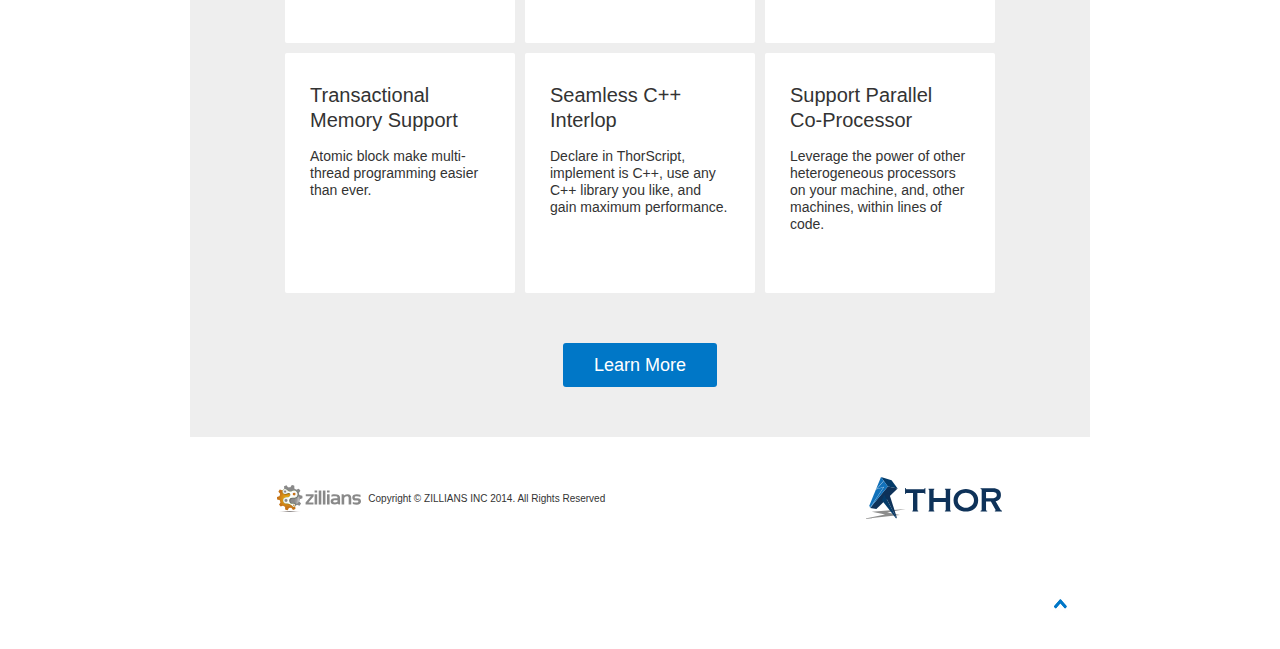
==== commit 61036fa0: "larger logo" ====
--- a/index.html
+++ b/index.html
@@ -84,11 +84,11 @@
 
       <div class="col-xs-12">
         <div class="row-fluid">
-          <div class="col-sm-4 hidden-xs"> </div>
-          <div class="col-sm-4 col-xs-12 text-center">
-            <img src="images/thor.svg">
-          </div>
-          <div class="col-sm-4 hidden-xs"> </div>
+          <div class="col-sm-3 hidden-xs"> </div>
+          <div class="col-sm-6 col-xs-12 text-center">
+            <img src="images/thor.svg" class="img-248-217">
+          </div>
+          <div class="col-sm-3 hidden-xs"> </div>
         </div>
       </div>
 
--- a/css/webflow.css
+++ b/css/webflow.css
@@ -829,6 +829,11 @@
     padding-top:8px;
 }
 
+.img-248-217 {
+    width:248px;
+    height:217px;
+}
+
 @media (min-width: 768px) {
     .sm-v-padding-40 {
         padding-top:40px;
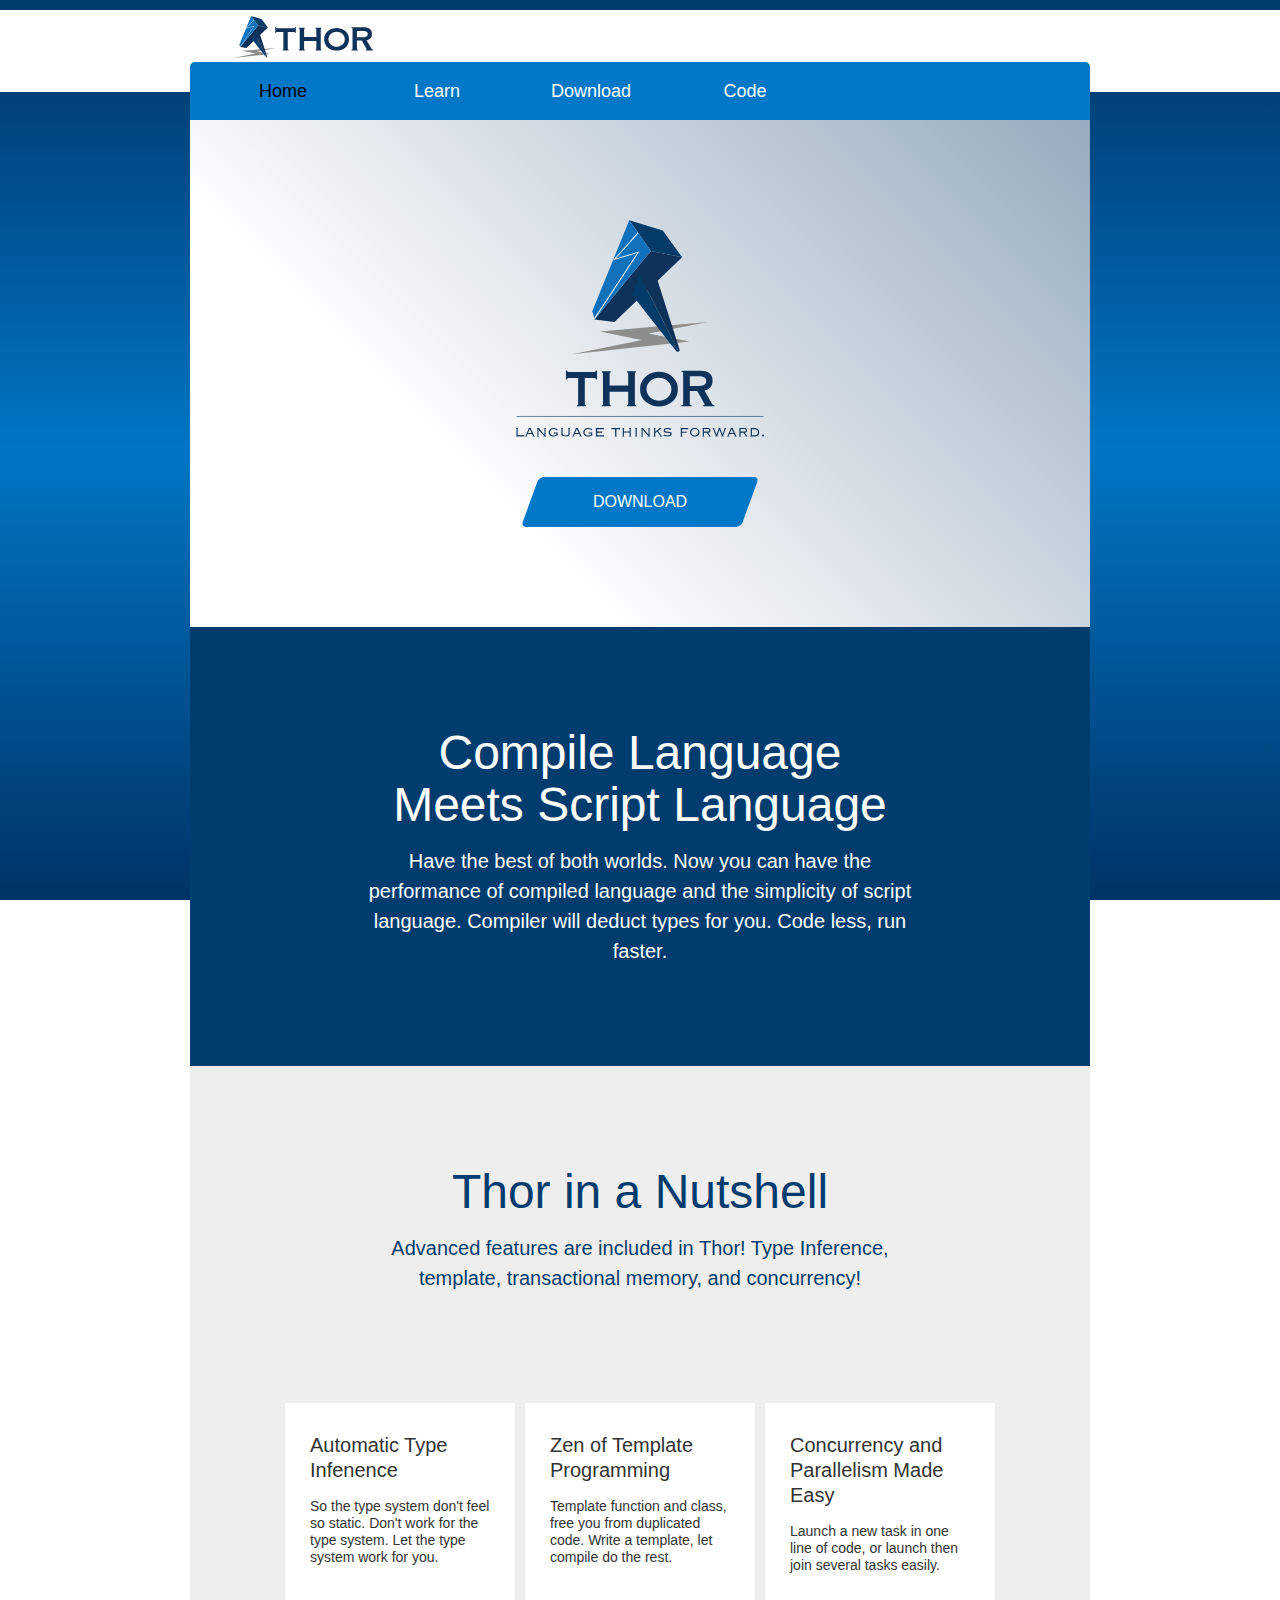
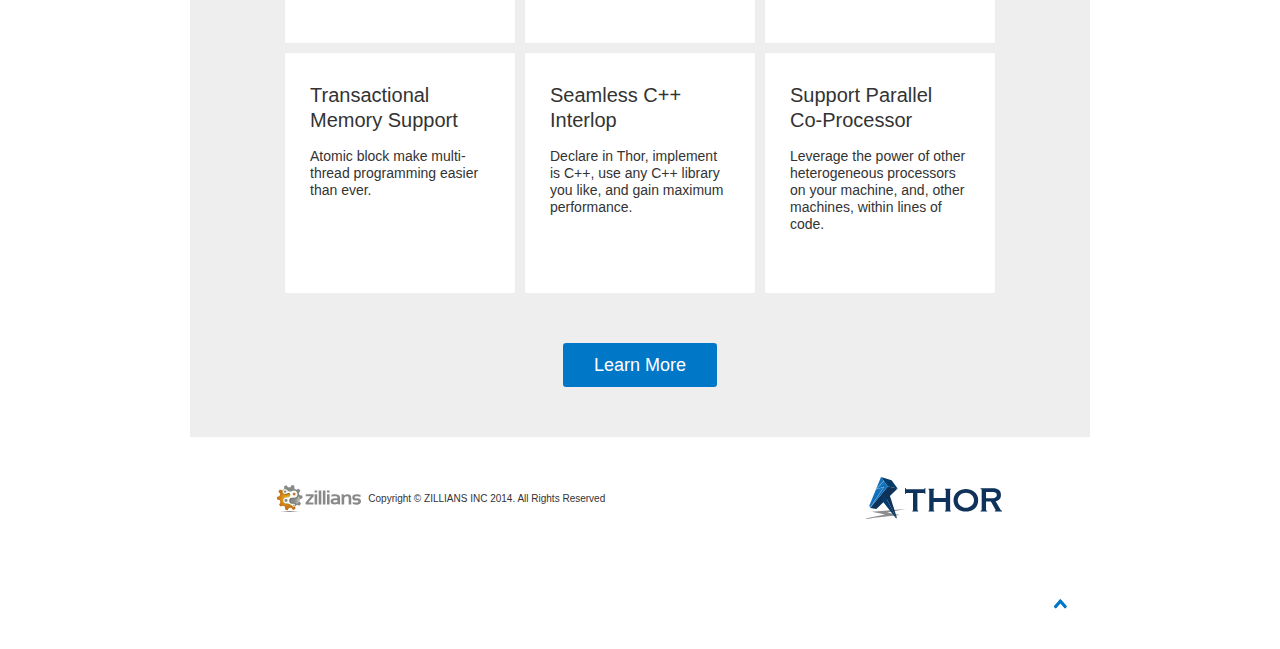
==== commit 1f35caaa: "replace ThorScript to Thor" ====
--- a/index.html
+++ b/index.html
@@ -2,7 +2,7 @@
 <html data-wf-site="52fb3b590998ff795100053b">
 <head>
   <meta charset="utf-8">
-  <title>ThorScript Programming Language</title>
+  <title>Thor Programming Language</title>
   <meta name="viewport" content="width=device-width, initial-scale=1.0">
   <!-- Bootstrap -->
   <link href="css/bootstrap.css" rel="stylesheet" media="screen">
@@ -134,10 +134,10 @@
       <div class="col-sm-8 col-xs-12">
         <div class="nutshell-text">
           <div class="nutshell-text-large">
-            ThorScript in a Nutshell
+            Thor in a Nutshell
           </div>
           <div class="nutshell-text-small">
-            Advanced features are included in ThorScript! Type Inference,
+            Advanced features are included in Thor! Type Inference,
             template, transactional memory, and concurrency!
           </div>
         </div>
@@ -171,10 +171,10 @@
                   Automatic Type Infenence
                 </div>
                 <div class="feature-detail-detail">
-                  Write like script, perform like compiled. ThorScript statically infers
+                  Write like script, perform like compiled. Thor statically infers
                   all type for you. Minimize the typing, and maxize the performance.
                 </div>
-                <div class="thorscript-code-block-sm"><ol class="thorscript-code-ol">
+                <div class="thor-code-block-sm"><ol class="thor-code-ol">
                   <li><b><font color="ffffb6">function</font></b>&nbsp;<font color="f0bba8">foo</font><font color="88bb33">()</font>&nbsp;<font color="88bb33">{</font></li>
                   <li>&nbsp;&nbsp;&nbsp;&nbsp;<b><font color="ffffb6">return</font></b>&nbsp;<font color="ff73fd">3.14</font><font color="cc0000">;</font></li>
                   <li><font color="88bb33">}</font></li>
@@ -214,7 +214,7 @@
                   Write once, use everywhere. Both function and class. Template give
                   you the power from full generalization to partial specialization.
                 </div>
-                <div class="thorscript-code-block-sm"><ol class="thorscript-code-ol">
+                <div class="thor-code-block-sm"><ol class="thor-code-ol">
                     <li><b><font color="ffffb6">function</font></b><font color="cc0000">&lt;</font><font color="99cc99">T</font><font color="cc0000">&gt;</font>&nbsp;<font color="f0b4a8">max</font><font color="88bb33">(</font><font color="a8e6f0">a</font><font color="cc0000">:</font><font color="99cc99">T</font><font color="cc0000">,</font>&nbsp;<font color="f0a8cf">b</font><font color="cc0000">:</font><font color="99cc99">T</font><font color="88bb33">)</font>&nbsp;<font color="99cc99">T</font>&nbsp;<font color="88bb33">{</font></li>
                     <li>&nbsp;&nbsp;&nbsp;&nbsp;<b><font color="ffffb6">return</font></b>&nbsp;<font color="a8e6f0">a</font>&nbsp;<font color="cc0000">&gt;</font>&nbsp;<font color="f0a8cf">b</font>&nbsp;<font color="cc0000">?</font>&nbsp;<font color="a8e6f0">a</font>&nbsp;<font color="cc0000">:</font>&nbsp;<font color="f0a8cf">b</font><font color="cc0000">;</font></li>
                     <li><font color="88bb33">}</font></li>
@@ -254,11 +254,11 @@
                   Concurrency and Parallelism Made Easy
                 </div>
                 <div class="feature-detail-detail">
-                  ThorScript makes multi-thread programming easy. User can create
+                  Thor makes multi-thread programming easy. User can create
                   asynchronous thread with keyword <code>async</code>, or launch several thread with
                   keyword <code>flow</code>.
                 </div>
-                <div class="thorscript-code-block-sm"><ol class="thorscript-code-ol">
+                <div class="thor-code-block-sm"><ol class="thor-code-ol">
                     <li><b><font color="ffffb6">function</font></b>&nbsp;<font color="a8f0be">bar</font><font color="88bb33">(</font><font color="e9a8f0">n</font><font color="cc0000">:</font><b><font color="ffffb6">int64</font></b><font color="88bb33">)</font>&nbsp;<font color="88bb33">{</font></li>
                     <li>&nbsp;&nbsp;<font color="a8f0d0">print</font><font color="88bb33">(</font><font color="e9a8f0">n</font><font color="88bb33">)</font><font color="cc0000">;</font></li>
                     <li><font color="88bb33">}</font></li>
@@ -296,12 +296,12 @@
                   Transactional Memory Support
                 </div>
                 <div class="feature-detail-detail">
-                  Atomic variable is good. Atomic block is better! ThorScript support
+                  Atomic variable is good. Atomic block is better! Thor support
                   language level atomic block to simplify the multi-thread programming.
                   Now you don't have to lock a critical section. Transactional Memory
                   makes things easier, and perform better.
                 </div>
-                <div class="thorscript-code-block-sm"><ol class="thorscript-code-ol">
+                <div class="thor-code-block-sm"><ol class="thor-code-ol">
                   <li><b><font color="ffffb6">function</font></b>&nbsp;<font color="e7f0a8">draw_money</font><font color="88bb33">(</font><font color="f0bda8">ac</font><font color="cc0000">:</font><font color="a8e8f0">Account</font><font color="cc0000">,</font>&nbsp;<font color="dba8f0">money</font><font color="cc0000">:</font><b><font color="ffffb6">int64</font></b><font color="88bb33">)</font>&nbsp;<font color="88bb33">{</font></li>
                   <li>&nbsp;&nbsp;&nbsp;&nbsp;<b><font color="ffffb6">atomic</font></b>&nbsp;<font color="88bb33">{</font></li>
                   <li>&nbsp;&nbsp;&nbsp;&nbsp;&nbsp;&nbsp;&nbsp;&nbsp;<b><font color="ffffb6">if</font></b><font color="88bb33">(</font><font color="dba8f0">money</font>&nbsp;<font color="cc0000">&gt;=</font>&nbsp;<font color="f0bda8">ac</font><font color="cc0000">.</font><font color="a8daf0">balance</font><font color="88bb33">)</font>&nbsp;<font color="88bb33">{</font></li>
@@ -324,7 +324,7 @@
                     Seamless C++ Interlop
                   </div>
                   <div class="feature-block-text-small">
-                    Declare in ThorScript, implement is C++, use any C++ library you
+                    Declare in Thor, implement is C++, use any C++ library you
                     like, and gain maximum performance.
                   </div>
                 </div>
@@ -338,9 +338,9 @@
                   Seamless C++ Interlop
                 </div>
                 <div class="feature-detail-detail">
-                  You can bind native C++ to you ThorScript to leverage the max
-                  performance. Declare interface in ThorScript, and implement it
-                  in C++. ThorScript compile tool chain will do the rest for you,
+                  You can bind native C++ to you Thor to leverage the max
+                  performance. Declare interface in Thor, and implement it
+                  in C++. Thor compile tool chain will do the rest for you,
                   even for class template and function template!
                 </div>
               </div>
@@ -371,17 +371,17 @@
                   Support Parallel Co-Processor
                 </div>
                 <div class="feature-detail-detail">
-                  ThorScript let you call functions on remote machine within just lines
+                  Thor let you call functions on remote machine within just lines
                   of code. RPC(remote process call) is just as easy as local function
                   call.
                 </div>
-                <div class="thorscript-code-block-sm"><ol class="thorscript-code-ol">
+                <div class="thor-code-block-sm"><ol class="thor-code-ol">
                     <li><font color="666666">//&nbsp;server</font></li>
                     <li><b><font color="ffffb6">function</font></b>&nbsp;<font color="a8ebf0">player_attack</font><font color="88bb33">(</font><font color="aef0a8">attacker</font><font color="cc0000">:</font><font color="f0a8d6">Player</font><font color="cc0000">,</font>&nbsp;<font color="f0a8e5">defenser</font><font color="cc0000">:</font><font color="f0a8d6">Player</font><font color="88bb33">)</font>&nbsp;<font color="88bb33">{</font></li>
                     <li>&nbsp;&nbsp;&nbsp;&nbsp;<font color="f0a8e5">defenser</font><font color="cc0000">.</font><font color="f0a8d4">hp</font>&nbsp;<font color="cc0000">-=</font>&nbsp;<font color="aef0a8">attacker</font><font color="cc0000">.</font><font color="daa8f0">att</font><font color="cc0000">;</font></li>
                     <li><font color="88bb33">}</font></li>
                 </ol></div>
-                <div class="thorscript-code-block-sm"><ol class="thorscript-code-ol">
+                <div class="thor-code-block-sm"><ol class="thor-code-ol">
                     <li><font color="666666">//&nbsp;client</font></li>
                     <li><b><font color="ffffb6">function</font></b>&nbsp;<font color="a8b0f0">attack</font><font color="88bb33">(</font><font color="a8e6f0">a</font><font color="cc0000">:</font><font color="f0a8d6">Player</font><font color="cc0000">,</font>&nbsp;<font color="d3f0a8">d</font><font color="cc0000">:</font><font color="f0a8d6">Player</font><font color="88bb33">)</font>&nbsp;<font color="88bb33">{</font></li>
                     <li>&nbsp;&nbsp;&nbsp;&nbsp;<b><font color="ffffb6">async</font></b><font color="88bb33">[</font><font color="a8dcf0">game_server</font><font color="88bb33">]</font>&nbsp;<font color="cc0000">-&gt;</font>&nbsp;<font color="a8ebf0">player_attack</font><font color="88bb33">(</font><font color="a8e6f0">a</font><font color="cc0000">,</font>&nbsp;<font color="d3f0a8">d</font><font color="88bb33">)</font><font color="cc0000">;</font></li>
@@ -438,10 +438,10 @@
             Automatic Type Infenence
           </div>
           <div class="feature-detail-detail">
-            Write like script, perform like compiled. ThorScript statically infers
+            Write like script, perform like compiled. Thor statically infers
             all type for you. Minimize the typing, and maxize the performance.
           </div>
-          <div class="thorscript-code-block"><ol class="thorscript-code-ol">
+          <div class="thor-code-block"><ol class="thor-code-ol">
             <li><b><font color="ffffb6">function</font></b>&nbsp;<font color="f0bba8">foo</font><font color="88bb33">()</font>&nbsp;<font color="88bb33">{</font></li>
             <li>&nbsp;&nbsp;&nbsp;&nbsp;<b><font color="ffffb6">return</font></b>&nbsp;<font color="ff73fd">3.14</font><font color="cc0000">;</font></li>
             <li><font color="88bb33">}</font></li>
@@ -462,7 +462,7 @@
             Write once, use everywhere. Both function and class. Template give
             you the power from full generalization to partial specialization.
           </div>
-          <div class="thorscript-code-block"><ol class="thorscript-code-ol">
+          <div class="thor-code-block"><ol class="thor-code-ol">
             <li><b><font color="ffffb6">function</font></b><font color="cc0000">&lt;</font><font color="99cc99">T</font><font color="cc0000">&gt;</font>&nbsp;<font color="f0b4a8">max</font><font color="88bb33">(</font><font color="a8e6f0">a</font><font color="cc0000">:</font><font color="99cc99">T</font><font color="cc0000">,</font>&nbsp;<font color="f0a8cf">b</font><font color="cc0000">:</font><font color="99cc99">T</font><font color="88bb33">)</font>&nbsp;<font color="99cc99">T</font>&nbsp;<font color="88bb33">{</font></li>
             <li>&nbsp;&nbsp;&nbsp;&nbsp;<b><font color="ffffb6">return</font></b>&nbsp;<font color="a8e6f0">a</font>&nbsp;<font color="cc0000">&gt;</font>&nbsp;<font color="f0a8cf">b</font>&nbsp;<font color="cc0000">?</font>&nbsp;<font color="a8e6f0">a</font>&nbsp;<font color="cc0000">:</font>&nbsp;<font color="f0a8cf">b</font><font color="cc0000">;</font></li>
             <li><font color="88bb33">}</font></li>
@@ -483,11 +483,11 @@
             Concurrency and Parallelism Made Easy
           </div>
           <div class="feature-detail-detail">
-            ThorScript makes multi-thread programming easy. User can create
+            Thor makes multi-thread programming easy. User can create
             asynchronous thread with keyword <code>async</code>, or launch several thread with
             keyword <code>flow</code>.
           </div>
-          <div class="thorscript-code-block"><ol class="thorscript-code-ol">
+          <div class="thor-code-block"><ol class="thor-code-ol">
             <li><b><font color="ffffb6">function</font></b>&nbsp;<font color="a8f0be">bar</font><font color="88bb33">(</font><font color="e9a8f0">n</font><font color="cc0000">:</font><b><font color="ffffb6">int64</font></b><font color="88bb33">)</font>&nbsp;<font color="88bb33">{</font></li>
             <li>&nbsp;&nbsp;<font color="a8f0d0">print</font><font color="88bb33">(</font><font color="e9a8f0">n</font><font color="88bb33">)</font><font color="cc0000">;</font></li>
             <li><font color="88bb33">}</font></li>
@@ -518,7 +518,7 @@
               Seamless C++ Interlop
             </div>
             <div class="feature-block-text-small">
-              Declare in ThorScript, implement is C++, use any C++ library you
+              Declare in Thor, implement is C++, use any C++ library you
               like, and gain maximum performance.
             </div>
           </div>
@@ -541,12 +541,12 @@
             Transactional Memory Support
           </div>
           <div class="feature-detail-detail">
-            Atomic variable is good. Atomic block is better! ThorScript support
+            Atomic variable is good. Atomic block is better! Thor support
             language level atomic block to simplify the multi-thread programming.
             Now you don't have to lock a critical section. Transactional Memory
             makes things easier, and perform better.
           </div>
-            <div class="thorscript-code-block"><ol class="thorscript-code-ol">
+            <div class="thor-code-block"><ol class="thor-code-ol">
             <li><b><font color="ffffb6">function</font></b>&nbsp;<font color="e7f0a8">draw_money</font><font color="88bb33">(</font><font color="f0bda8">ac</font><font color="cc0000">:</font><font color="a8e8f0">Account</font><font color="cc0000">,</font>&nbsp;<font color="dba8f0">money</font><font color="cc0000">:</font><b><font color="ffffb6">int64</font></b><font color="88bb33">)</font>&nbsp;<font color="88bb33">{</font></li>
             <li>&nbsp;&nbsp;&nbsp;&nbsp;<b><font color="ffffb6">atomic</font></b>&nbsp;<font color="88bb33">{</font></li>
             <li>&nbsp;&nbsp;&nbsp;&nbsp;&nbsp;&nbsp;&nbsp;&nbsp;<b><font color="ffffb6">if</font></b><font color="88bb33">(</font><font color="dba8f0">money</font>&nbsp;<font color="cc0000">&gt;=</font>&nbsp;<font color="f0bda8">ac</font><font color="cc0000">.</font><font color="a8daf0">balance</font><font color="88bb33">)</font>&nbsp;<font color="88bb33">{</font></li>
@@ -564,9 +564,9 @@
             Seamless C++ Interlop
           </div>
           <div class="feature-detail-detail">
-            You can bind native C++ to you ThorScript to leverage the max
-            performance. Declare interface in ThorScript, and implement it
-            in C++. ThorScript compile tool chain will do the rest for you,
+            You can bind native C++ to you Thor to leverage the max
+            performance. Declare interface in Thor, and implement it
+            in C++. Thor compile tool chain will do the rest for you,
             even for class template and function template!
           </div>
         </div>
@@ -578,17 +578,17 @@
             Support Parallel Co-Processor
           </div>
           <div class="feature-detail-detail">
-            ThorScript let you call functions on remote machine within just lines
+            Thor let you call functions on remote machine within just lines
             of code. RPC(remote process call) is just as easy as local function
             call.
           </div>
-          <div class="thorscript-code-block"><ol class="thorscript-code-ol">
+          <div class="thor-code-block"><ol class="thor-code-ol">
             <li><font color="666666">//&nbsp;server</font></li>
             <li><b><font color="ffffb6">function</font></b>&nbsp;<font color="a8ebf0">player_attack</font><font color="88bb33">(</font><font color="aef0a8">attacker</font><font color="cc0000">:</font><font color="f0a8d6">Player</font><font color="cc0000">,</font>&nbsp;<font color="f0a8e5">defenser</font><font color="cc0000">:</font><font color="f0a8d6">Player</font><font color="88bb33">)</font>&nbsp;<font color="88bb33">{</font></li>
             <li>&nbsp;&nbsp;&nbsp;&nbsp;<font color="f0a8e5">defenser</font><font color="cc0000">.</font><font color="f0a8d4">hp</font>&nbsp;<font color="cc0000">-=</font>&nbsp;<font color="aef0a8">attacker</font><font color="cc0000">.</font><font color="daa8f0">att</font><font color="cc0000">;</font></li>
             <li><font color="88bb33">}</font></li>
           </ol></div>
-          <div class="thorscript-code-block"><ol class="thorscript-code-ol">
+          <div class="thor-code-block"><ol class="thor-code-ol">
             <li><font color="666666">//&nbsp;client</font></li>
             <li><b><font color="ffffb6">function</font></b>&nbsp;<font color="a8b0f0">attack</font><font color="88bb33">(</font><font color="a8e6f0">a</font><font color="cc0000">:</font><font color="f0a8d6">Player</font><font color="cc0000">,</font>&nbsp;<font color="d3f0a8">d</font><font color="cc0000">:</font><font color="f0a8d6">Player</font><font color="88bb33">)</font>&nbsp;<font color="88bb33">{</font></li>
             <li>&nbsp;&nbsp;&nbsp;&nbsp;<b><font color="ffffb6">async</font></b><font color="88bb33">[</font><font color="a8dcf0">game_server</font><font color="88bb33">]</font>&nbsp;<font color="cc0000">-&gt;</font>&nbsp;<font color="a8ebf0">player_attack</font><font color="88bb33">(</font><font color="a8e6f0">a</font><font color="cc0000">,</font>&nbsp;<font color="d3f0a8">d</font><font color="88bb33">)</font><font color="cc0000">;</font></li>
--- a/css/webflow.css
+++ b/css/webflow.css
@@ -676,8 +676,8 @@
 }
 
 .head-strip2 {
-    height:90px;
-    margin-bottom:-90px;
+    height:82px;
+    margin-bottom:-82px;
     background-color:#fff;
 }
 
@@ -739,11 +739,11 @@
     margin-bottom:50px;
 }
 
-.thorscript-code-ol {
+.thor-code-ol {
     margin:0px;
 }
 
-.thorscript-code-block {
+.thor-code-block {
     background-color:#036;
     font-family:monospace;
     color:#555;
@@ -752,7 +752,7 @@
     border-radius:5px;
 }
 
-.thorscript-code-block-sm {
+.thor-code-block-sm {
     background-color:#036;
     font-family:monospace;
     font-size:11px;
